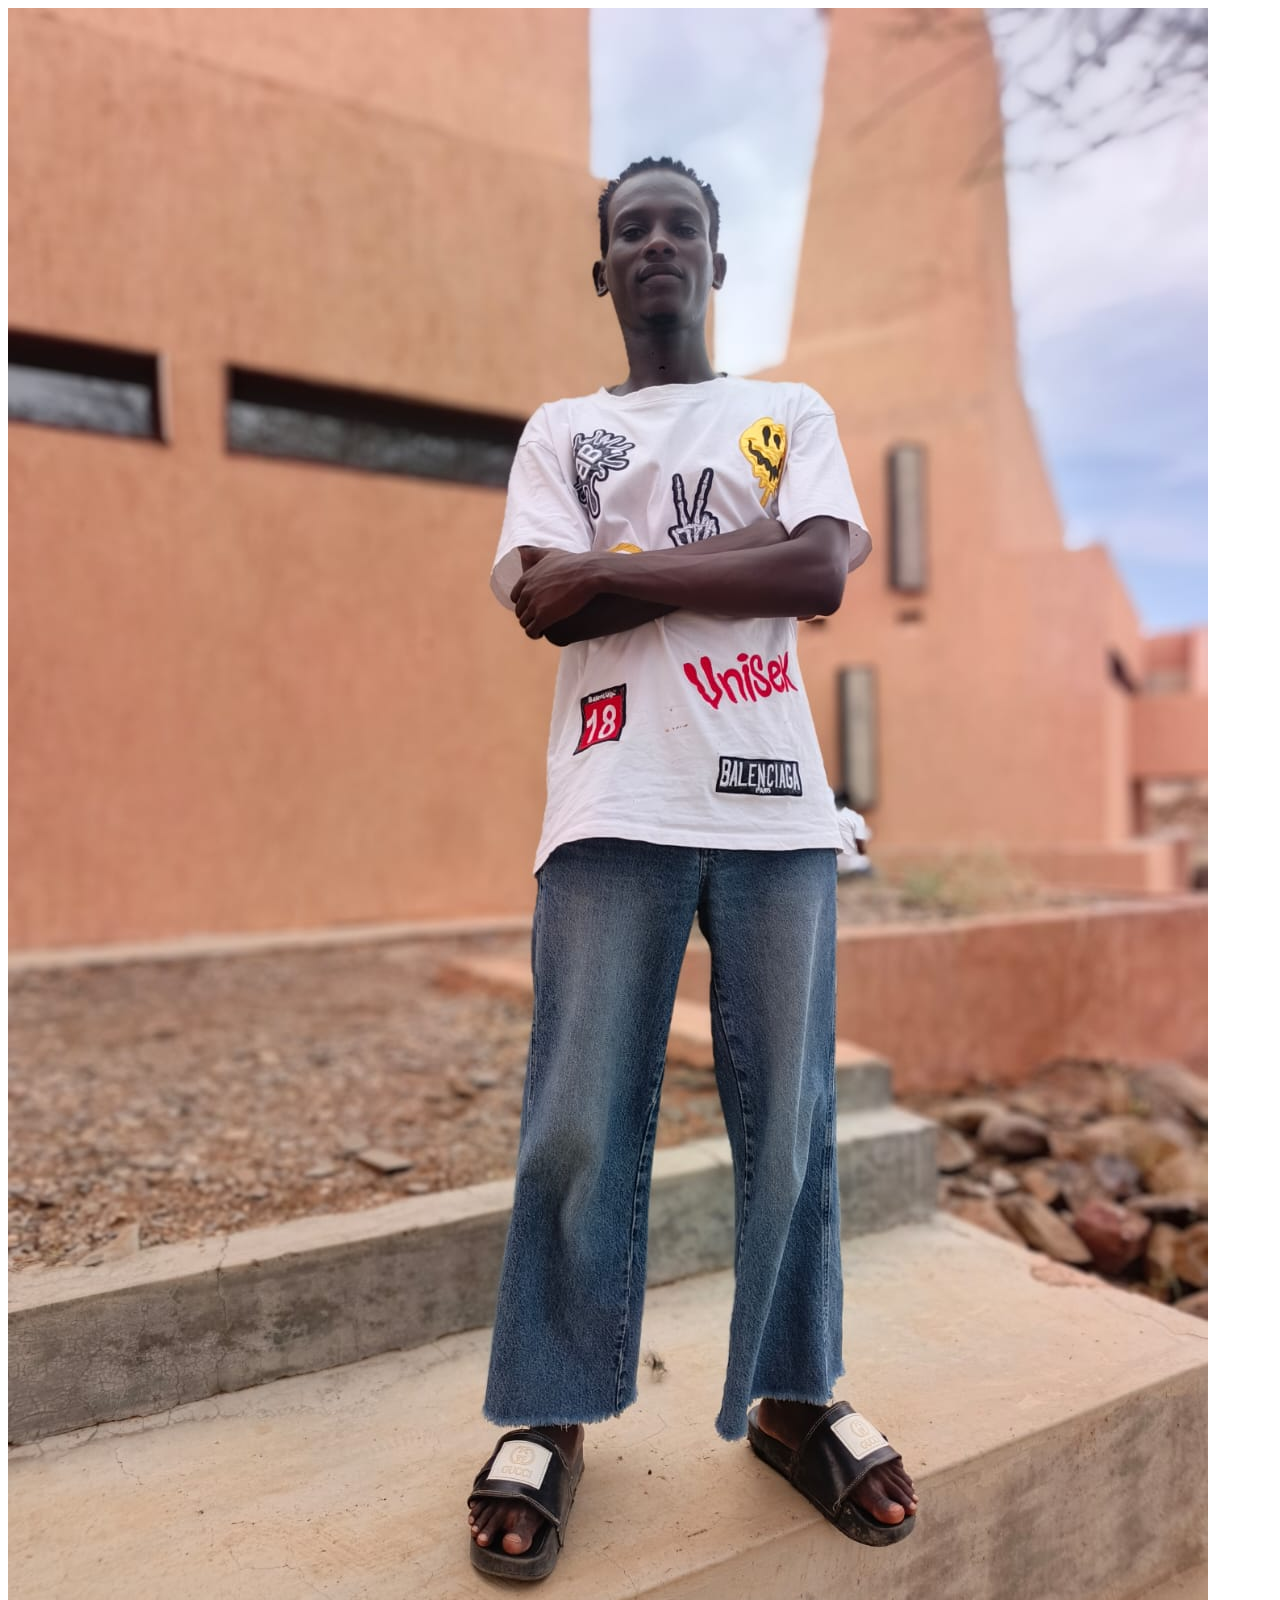
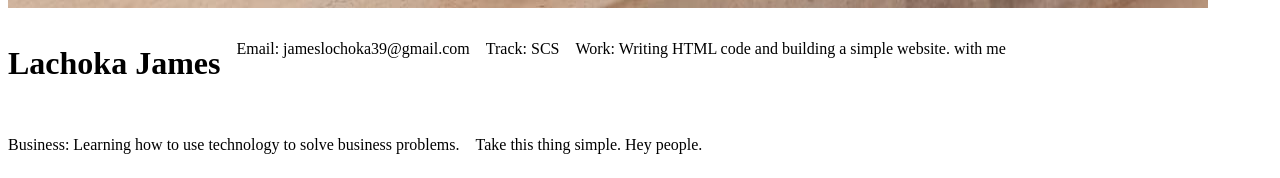
==== index.html @ 878b3f2a "modify my html file" ====
<!DOCTYPE html>
<html lang="en">
<head>
 <meta name="viewport" content="width=device-width, initial-scale=1">
  <title>Bios Page</title>
<link rel="stylesheet" href="./style.css/style.css">
</head>
<body>
  <img src="./images/bio-img.jpeg" alt="">
  <h1>Lachoka James </h1>
  <p>Email: jameslochoka39@gmail.com </p>
  <p>Track: SCS</p>
  <p> Work: Writing HTML code and building a simple website. with me</p>
  <p>Business: Learning how to use technology to solve business problems.</p>
  <p>Take this thing simple. Hey people.</p>
</body>
</html>
---- style.css/style.css ----
:root {
    --primary: red;
    --text-color: white;
}

body {
display: flex;  flex-wrap: wrap;  gap: 1rem;
}

img {
    max-width: 100%;
    height: auto;
}

@media (min-width: 600px) {
    /* CSS rules go here */
    body {
        background: var(--text-color);
    }
}
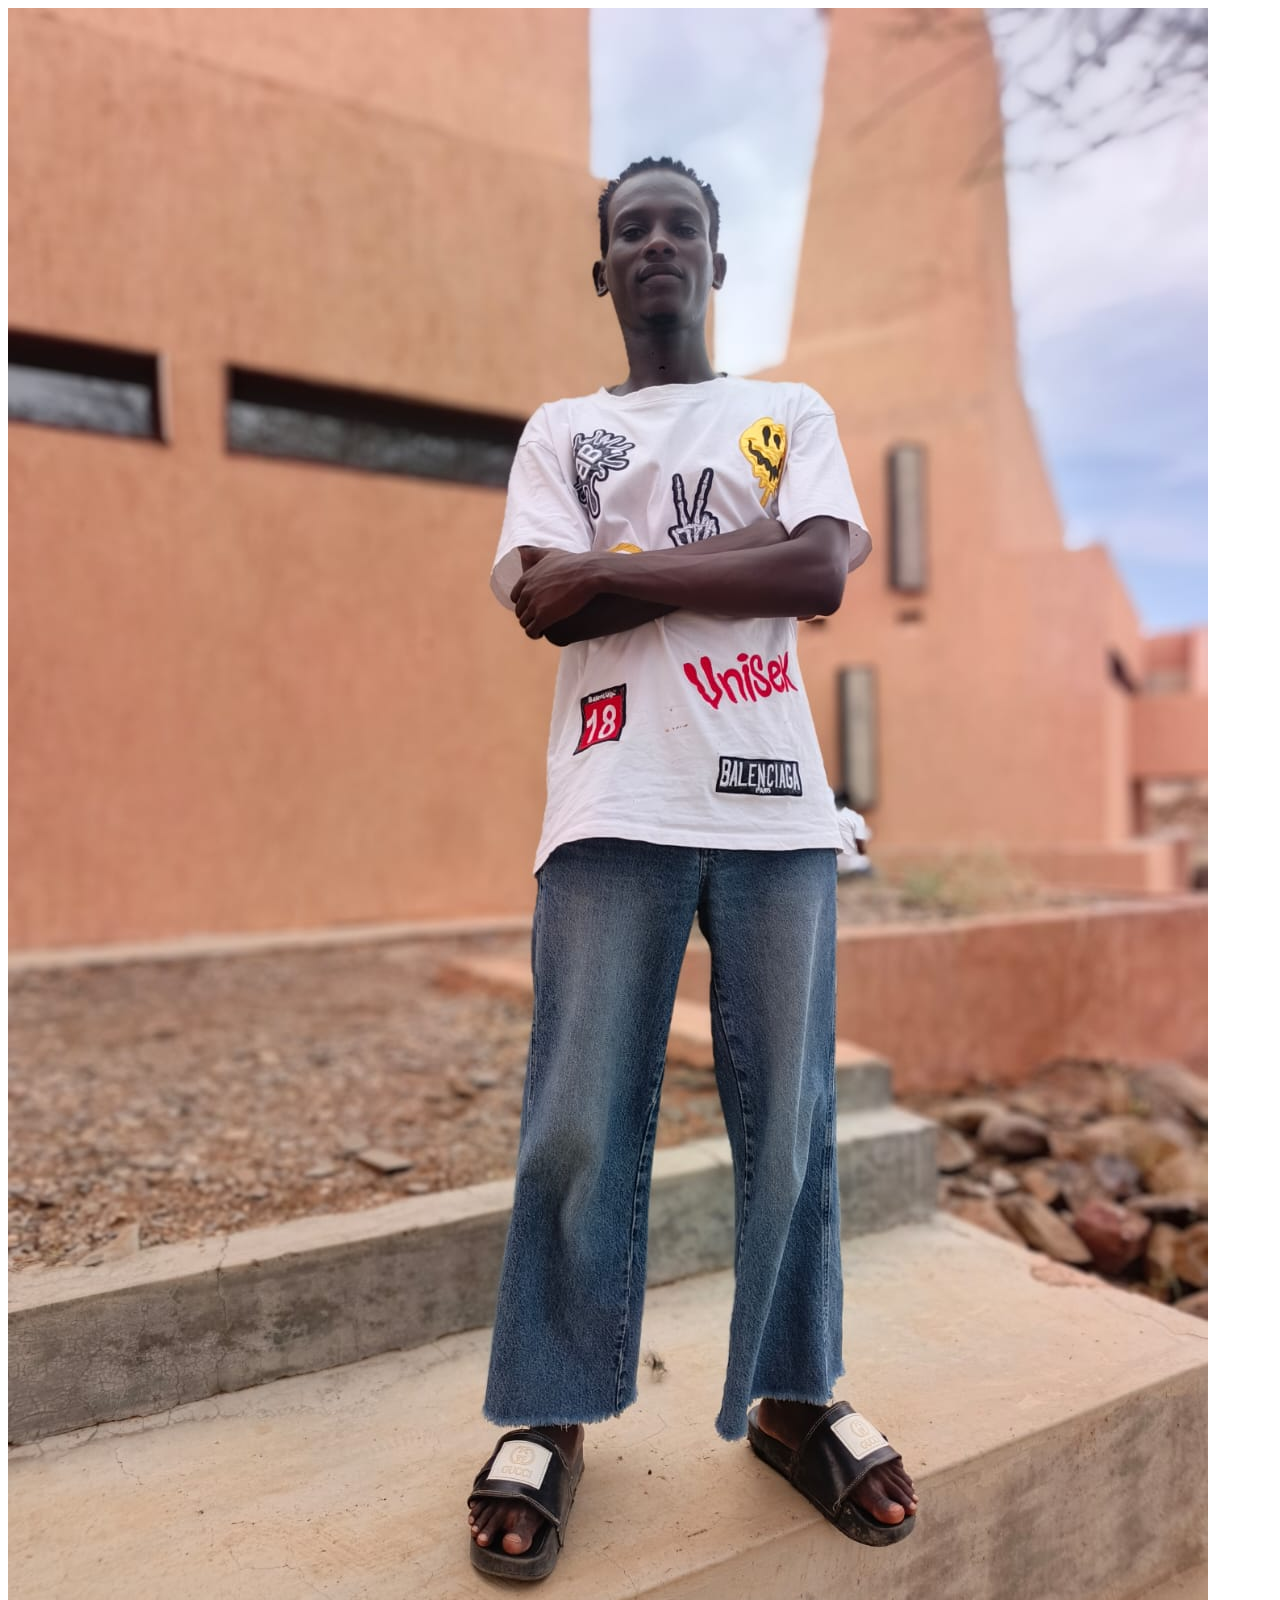
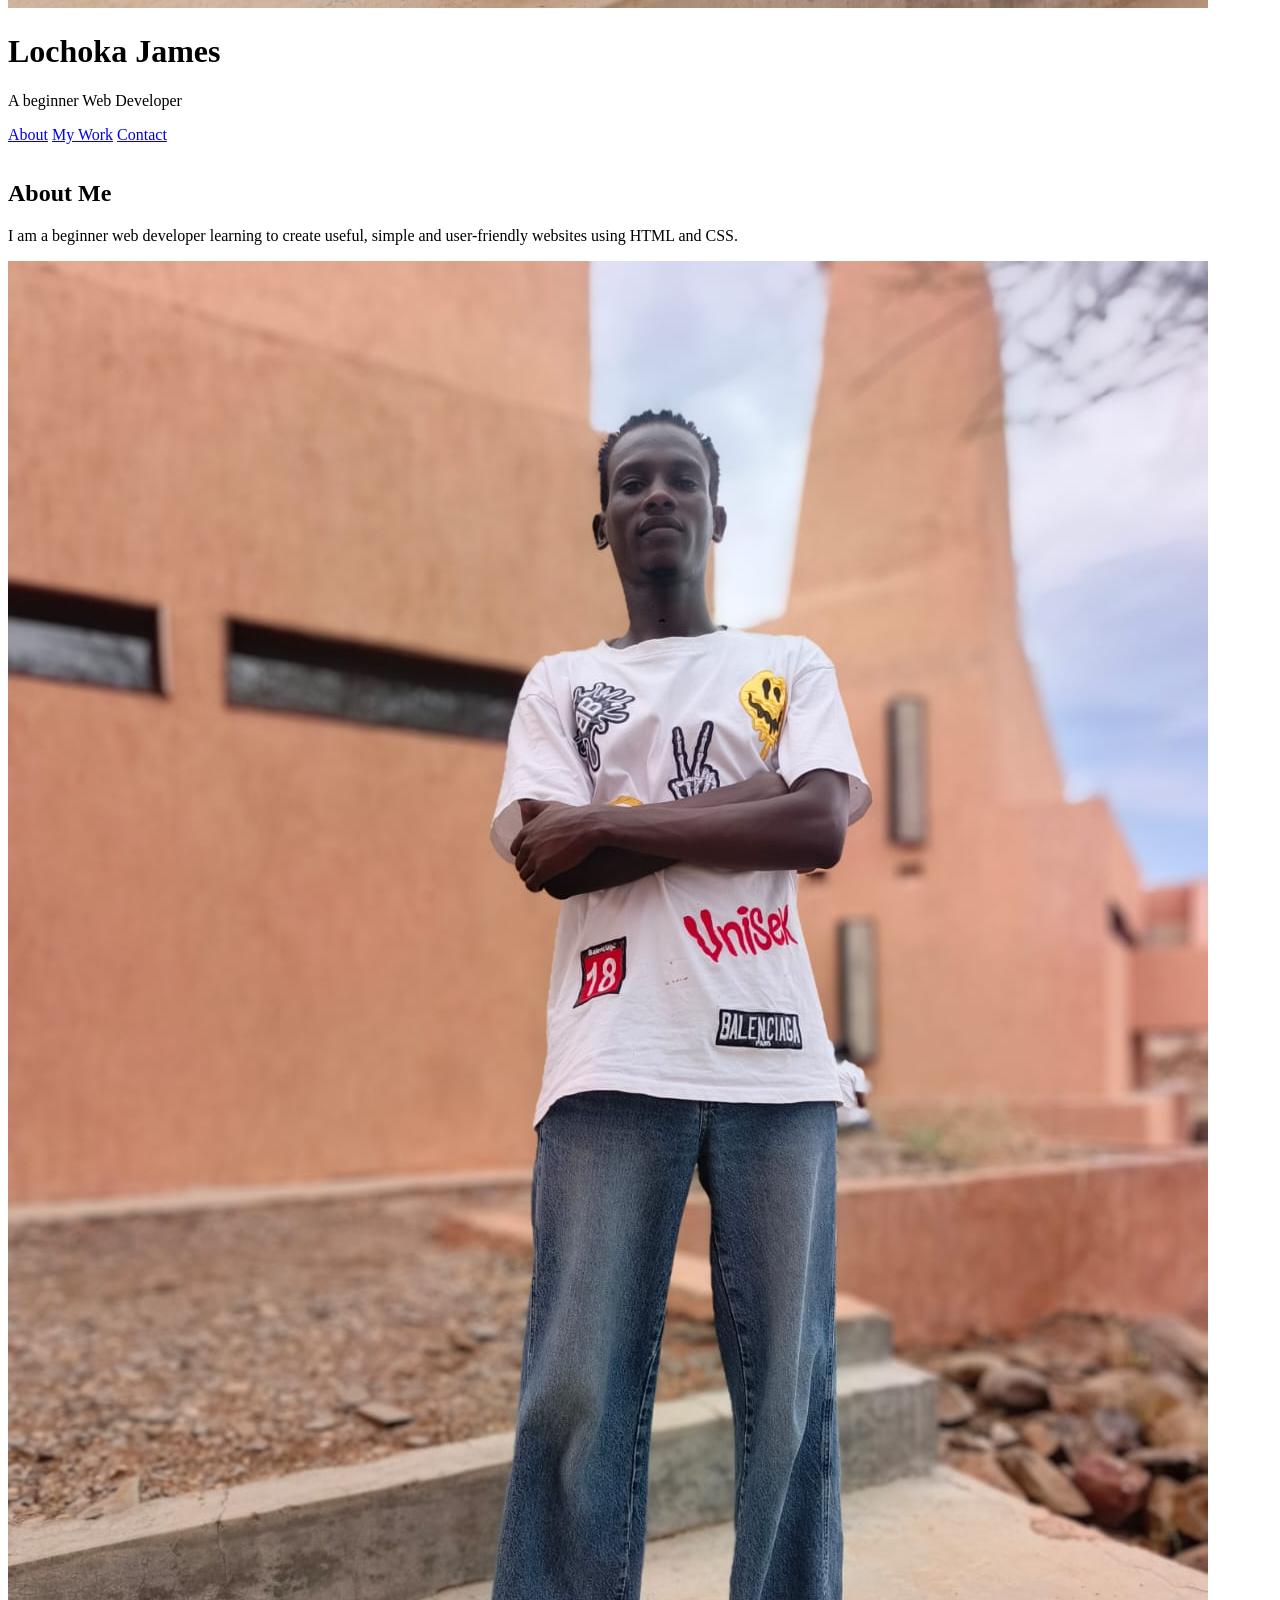
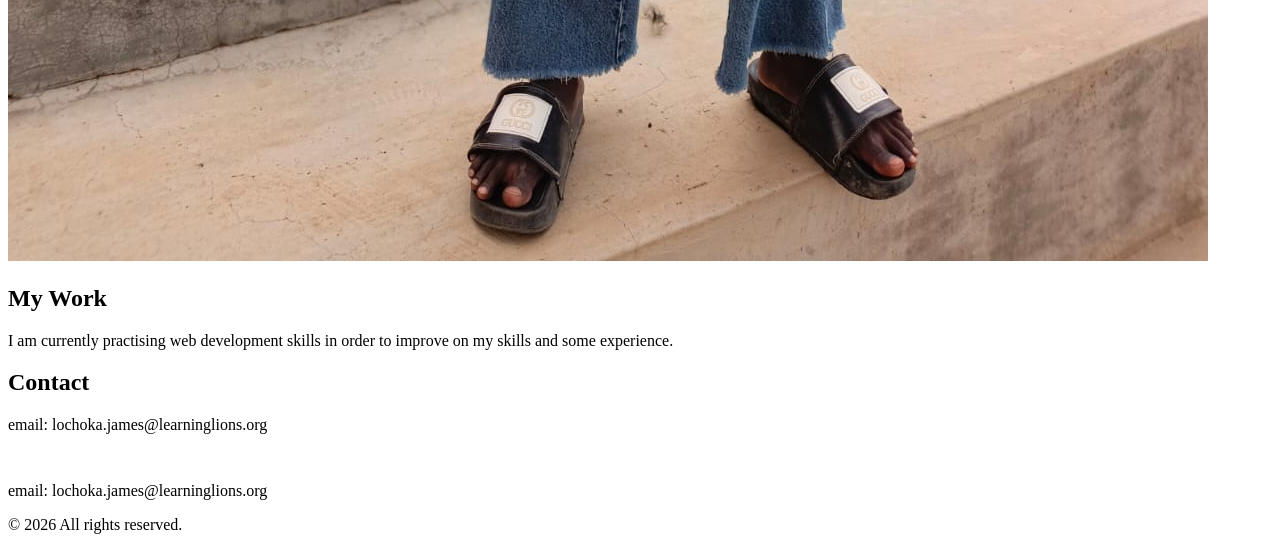
==== commit 62363247: "Add semantic skeleton to profile page" ====
--- a/index.html
+++ b/index.html
@@ -1,18 +1,55 @@
+<!doctype html>
+<html lang="en">
+  <head>
+    <meta charset="UTF-8" />
+    <meta
+      name="description"
+      content="A personal profile website introducing my background, web development skills, and learning journey."
+    />
+    <meta name="viewport" content="width=device-width, initial-scale=1" />
+    <title>Lochoka James my profile</title>
+    <link rel="stylesheet" href="./style.css/style.css" />
+  </head>
 
-<!DOCTYPE html>
-<html lang="en">
-<head>
- <meta name="viewport" content="width=device-width, initial-scale=1">
-  <title>Bios Page</title>
-<link rel="stylesheet" href="./style.css/style.css">
-</head>
-<body>
-  <img src="./images/bio-img.jpeg" alt="">
-  <h1>Lachoka James </h1>
-  <p>Email: jameslochoka39@gmail.com </p>
-  <p>Track: SCS</p>
-  <p> Work: Writing HTML code and building a simple website. with me</p>
-  <p>Business: Learning how to use technology to solve business problems.</p>
-  <p>Take this thing simple. Hey people.</p>
-</body>
+  <body>
+    <header>
+      <img src="./images/bio-img.jpeg" alt="" />
+      <h1>Lochoka James</h1>
+      <p>A beginner Web Developer</p>
+
+      <nav>
+        <a href="#about">About</a>
+        <a href="#work">My Work</a>
+        <a href="#contact">Contact</a>
+      </nav>
+    </header>
+
+    <main>
+      <section id="about">
+        <h2>About Me</h2>
+        <p>
+          I am a beginner web developer learning to create useful, simple and
+          user-friendly websites using HTML and CSS.
+        </p>
+        <img src="images/bio-img.jpeg" alt="My profile picture" />
+      </section>
+
+      <section id="work">
+        <h2>My Work</h2>
+        <p>
+          I am currently practising web development skills in order to improve
+          on my skills and some experience.
+        </p>
+      </section>
+      <section id="contact">
+        <h2>Contact</h2>
+        <p>email: lochoka.james@learninglions.org</p>
+      </section>
+    </main>
+
+    <footer>
+      <p>email: lochoka.james@learninglions.org</p>
+      <p>© 2026 All rights reserved.</p>
+    </footer>
+  </body>
 </html>
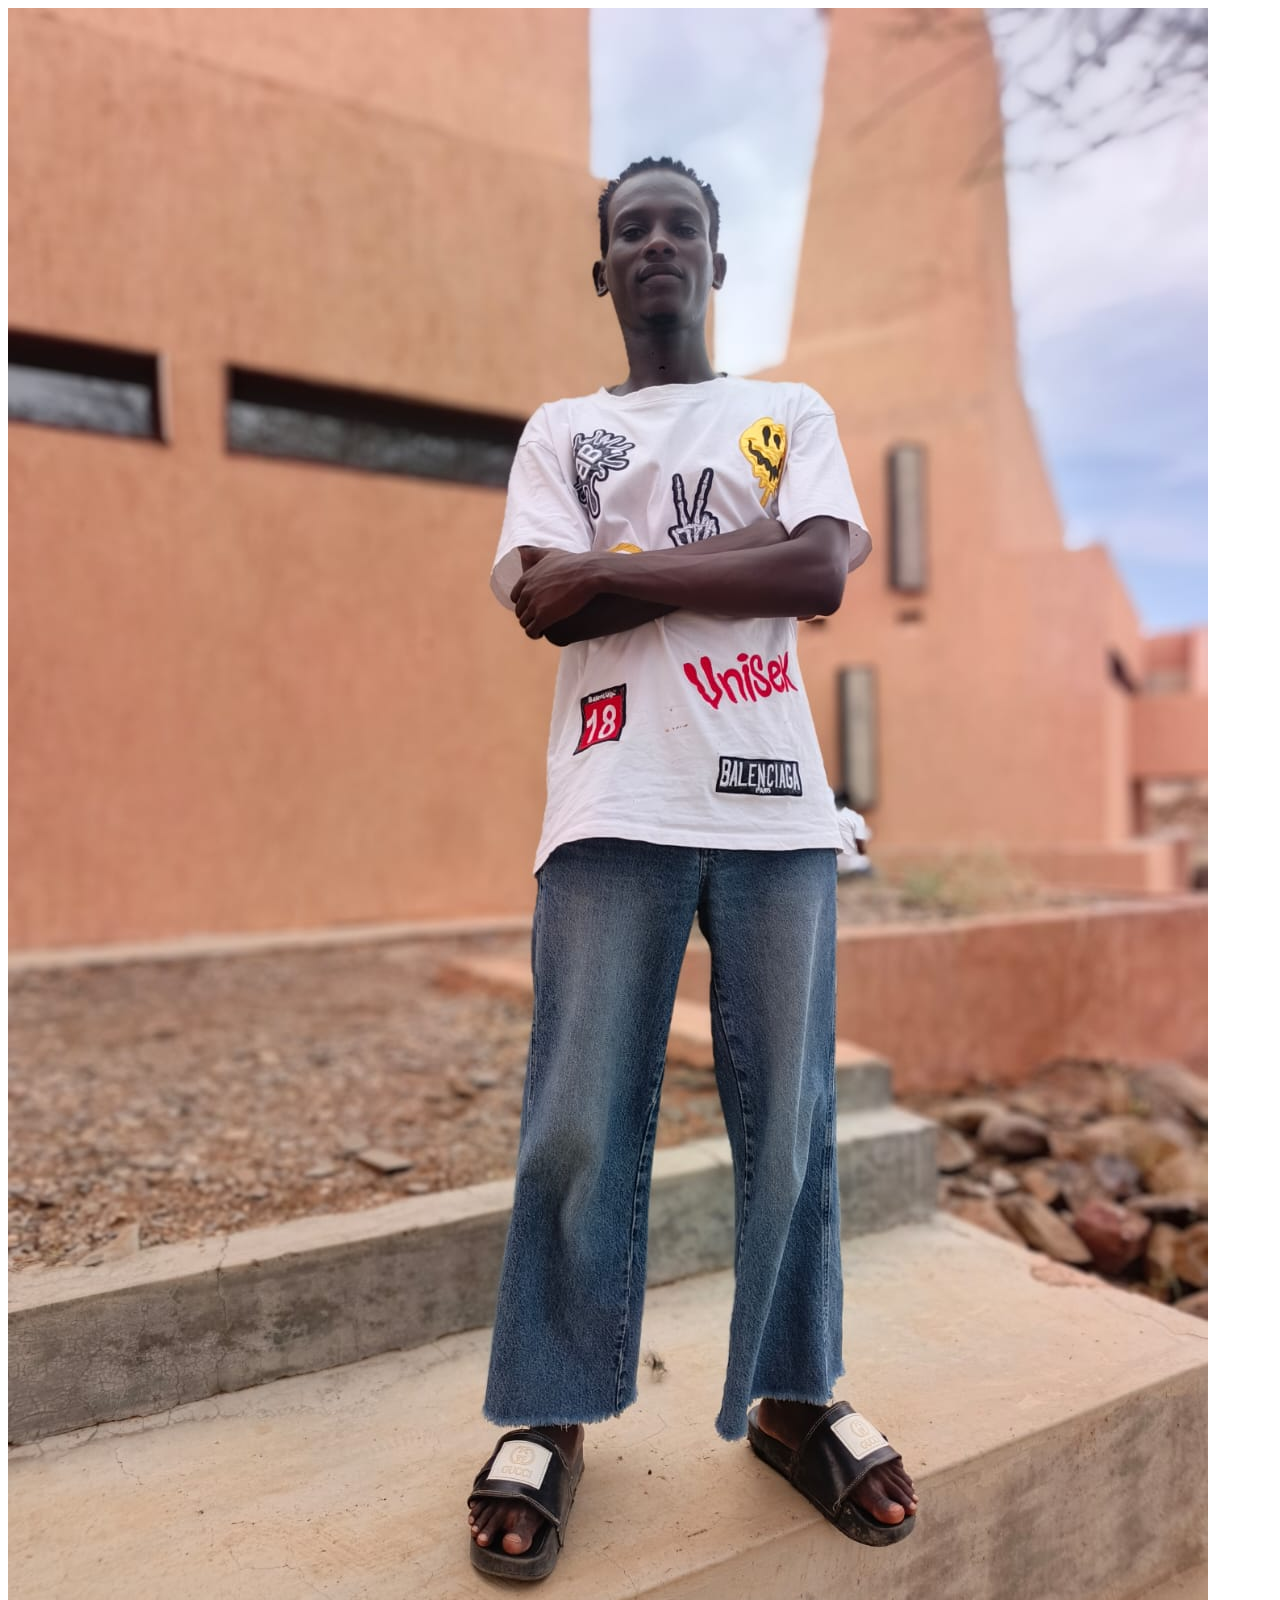
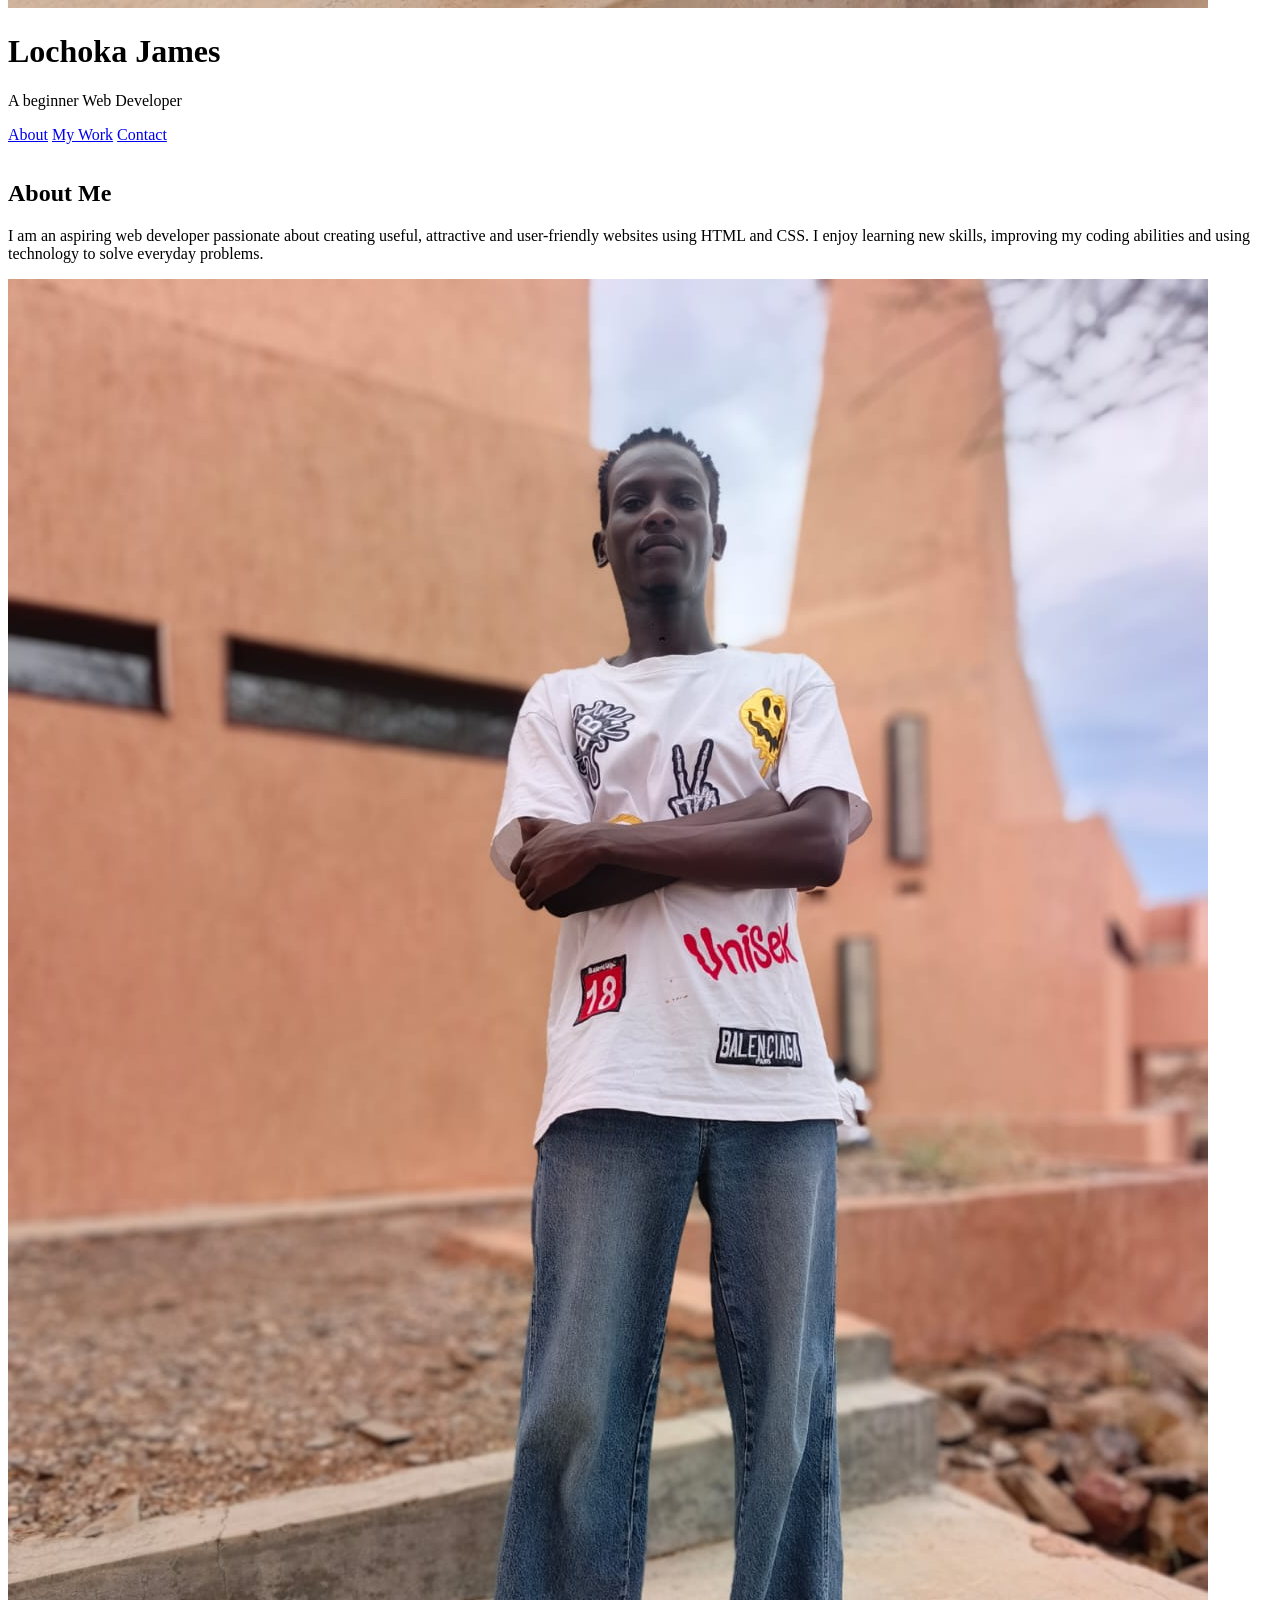
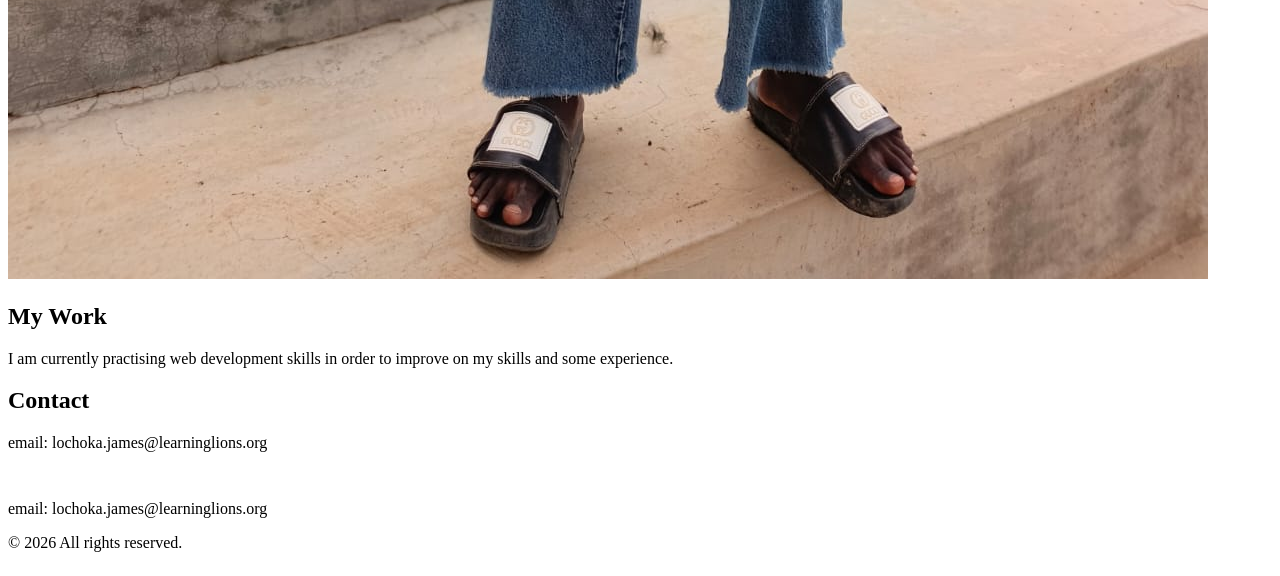
==== commit 400c0e30: "Improve About Me section" ====
--- a/index.html
+++ b/index.html
@@ -28,9 +28,10 @@
       <section id="about">
         <h2>About Me</h2>
         <p>
-          I am a beginner web developer learning to create useful, simple and
-          user-friendly websites using HTML and CSS.
-        </p>
+ I am an aspiring web developer passionate about creating
+            useful, attractive and user-friendly websites using HTML
+            and CSS. I enjoy learning new skills, improving my coding
+            abilities and using technology to solve everyday problems.        </p>
         <img src="images/bio-img.jpeg" alt="My profile picture" />
       </section>
 
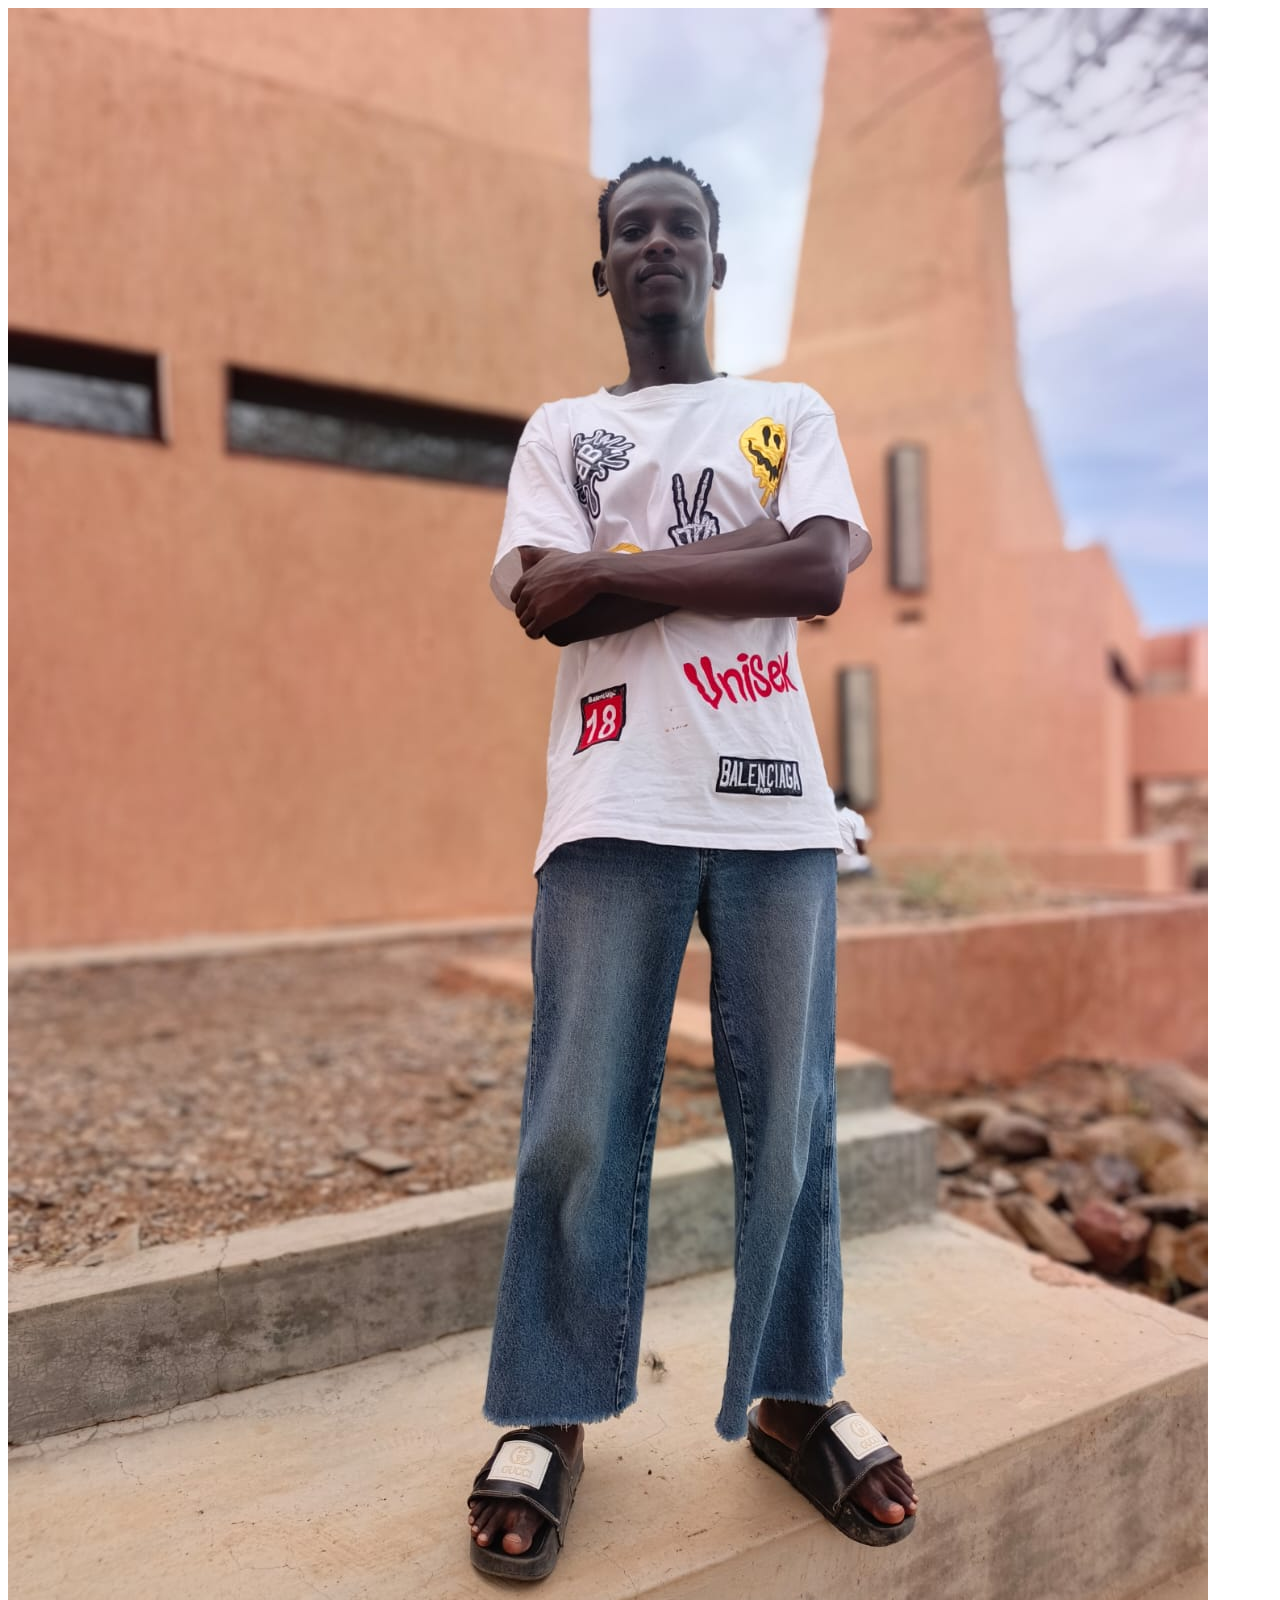
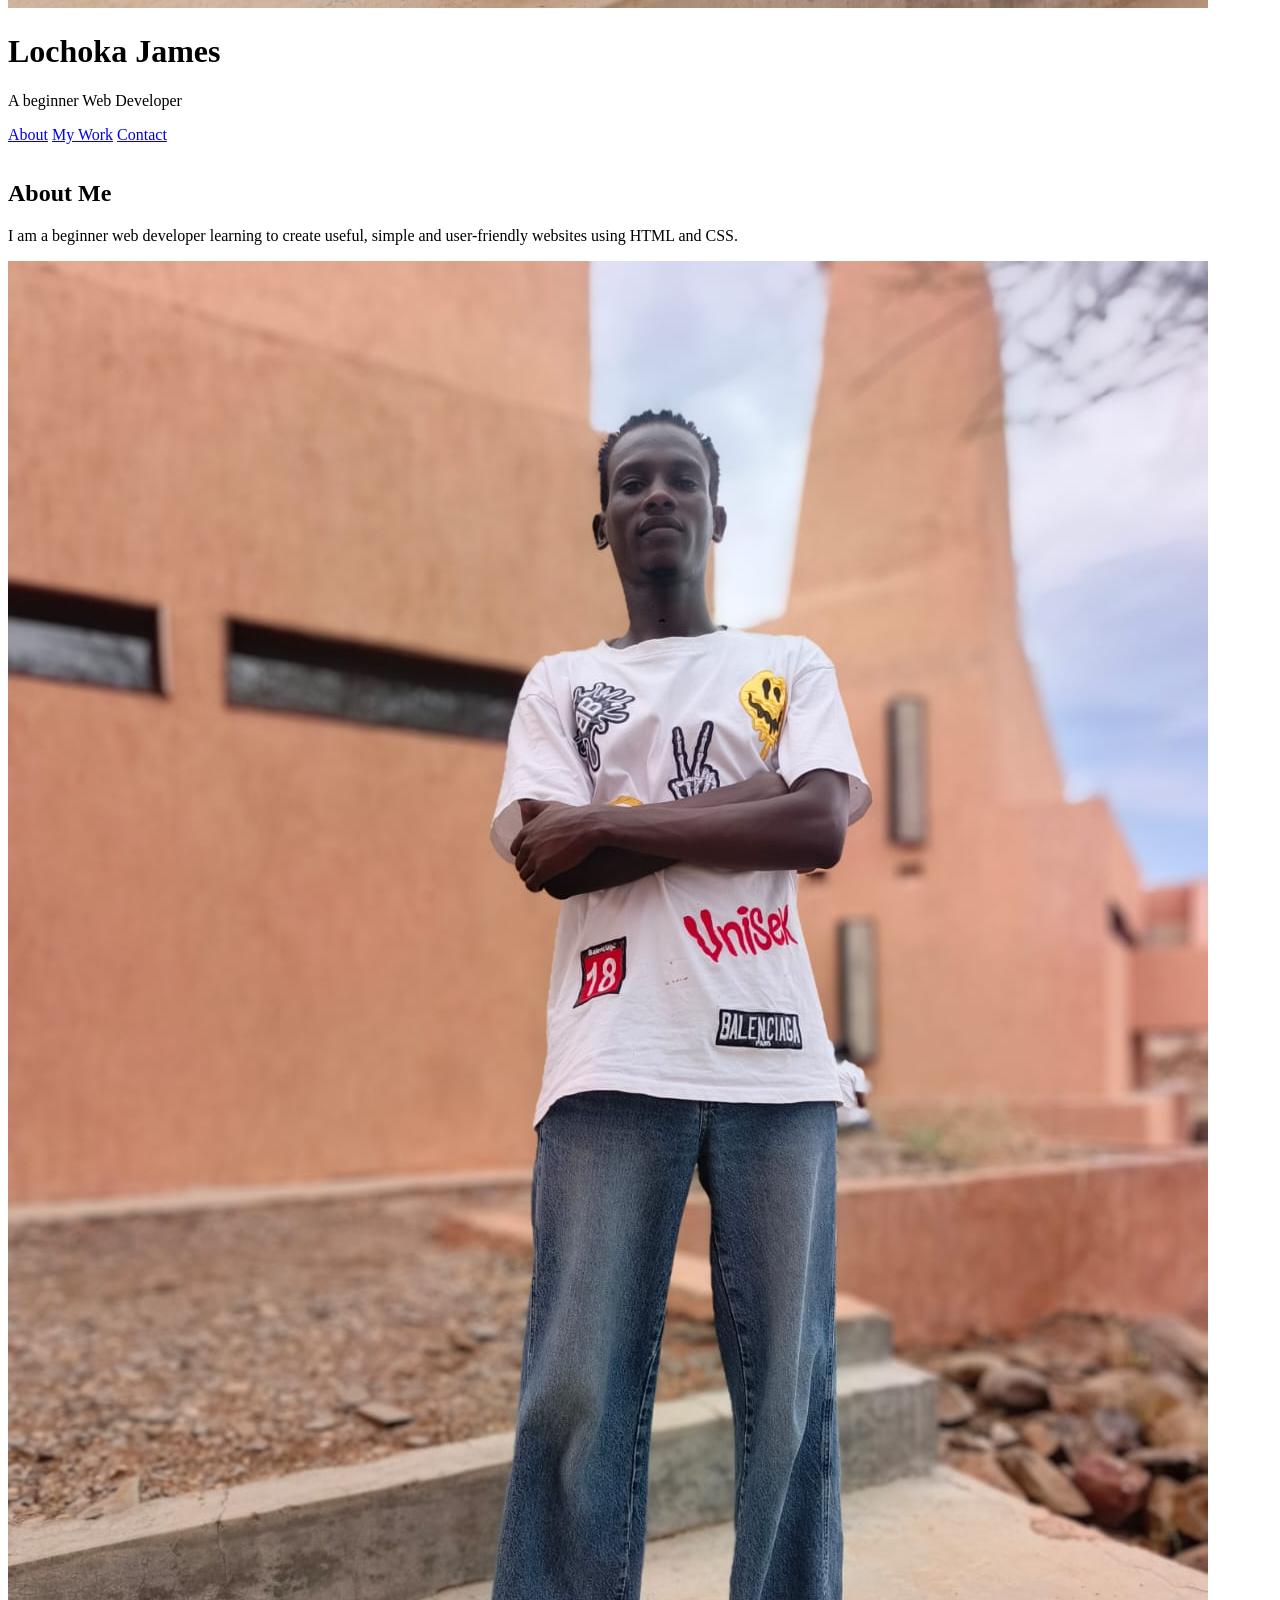
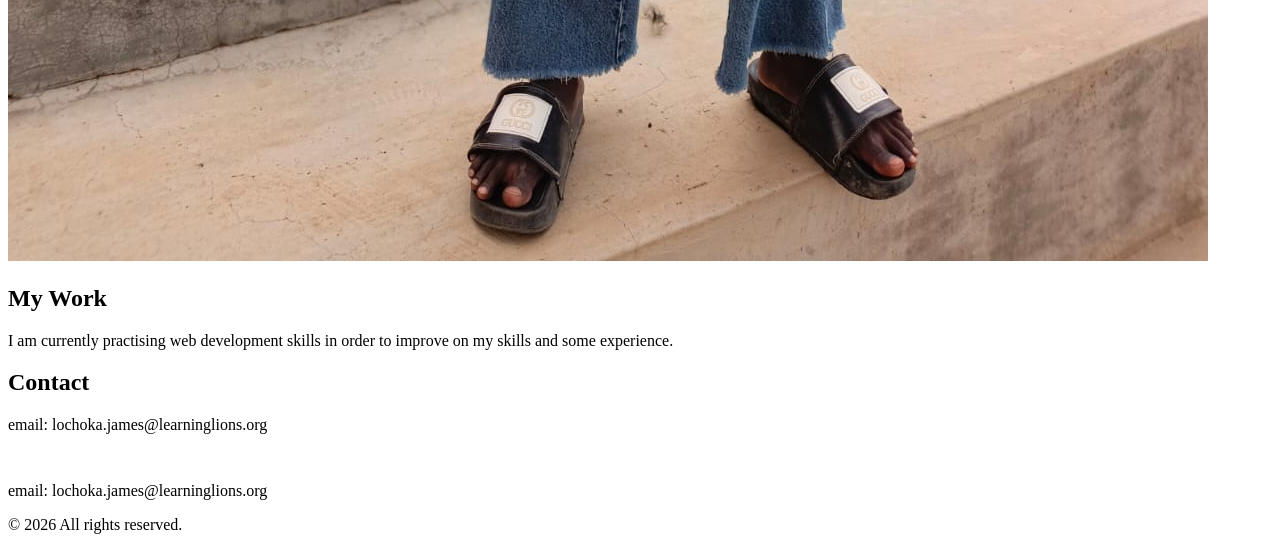
==== commit 5096ce97: "Improve my work section" ====
--- a/index.html
+++ b/index.html
@@ -28,10 +28,9 @@
       <section id="about">
         <h2>About Me</h2>
         <p>
- I am an aspiring web developer passionate about creating
-            useful, attractive and user-friendly websites using HTML
-            and CSS. I enjoy learning new skills, improving my coding
-            abilities and using technology to solve everyday problems.        </p>
+          I am a beginner web developer learning to create useful, simple and
+          user-friendly websites using HTML and CSS.
+        </p>
         <img src="images/bio-img.jpeg" alt="My profile picture" />
       </section>
 
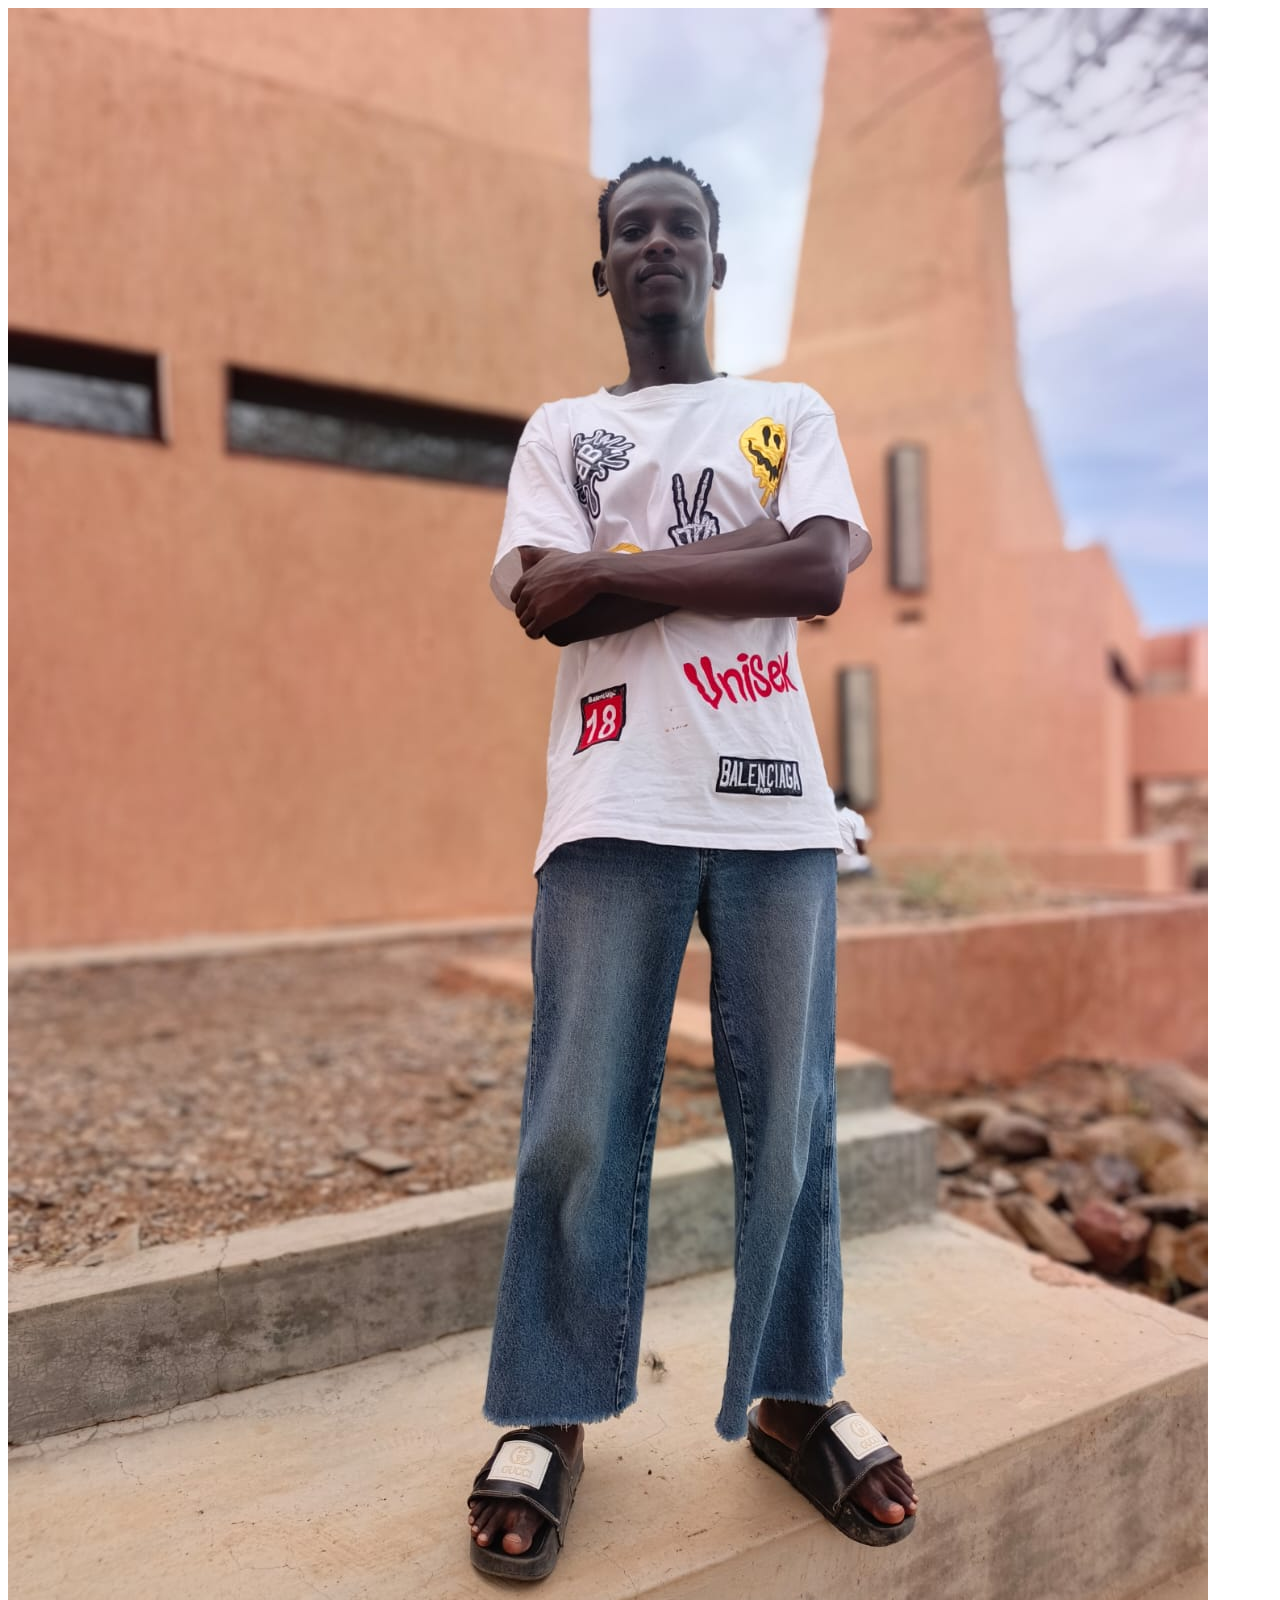
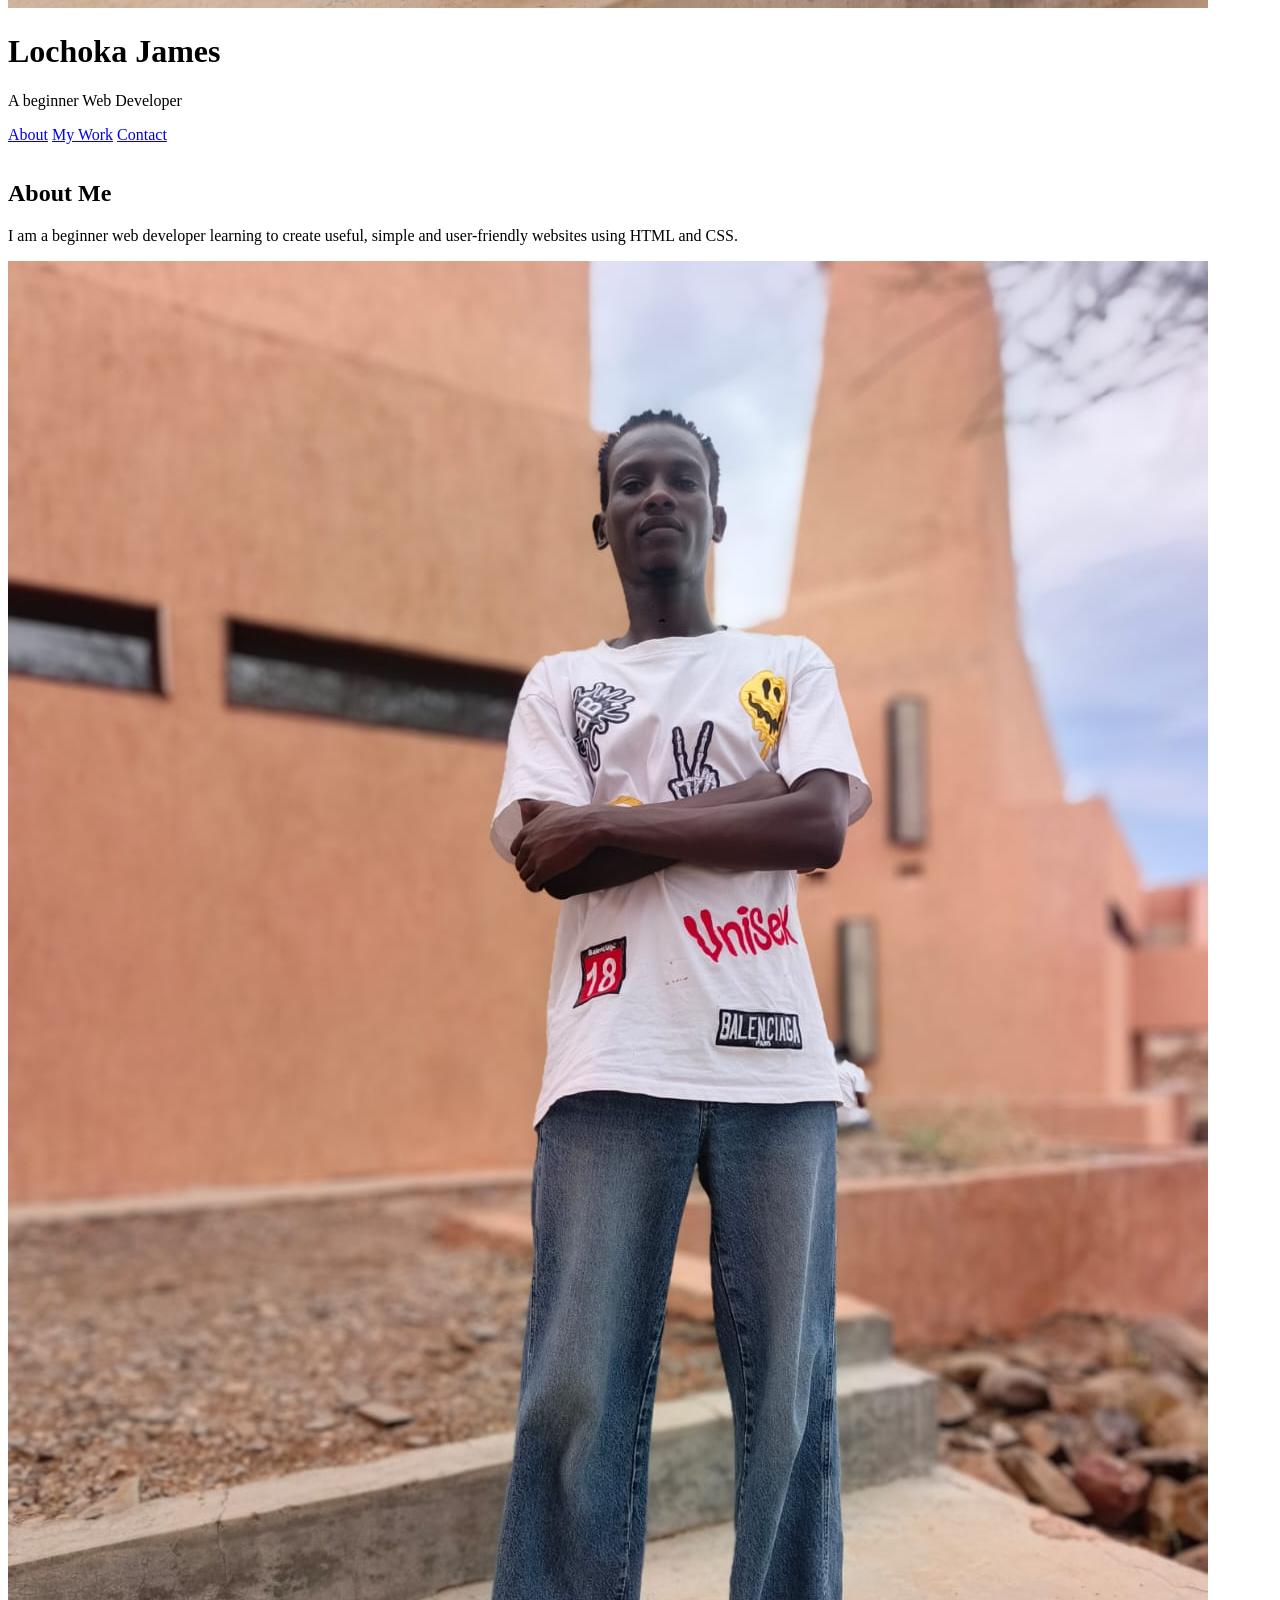
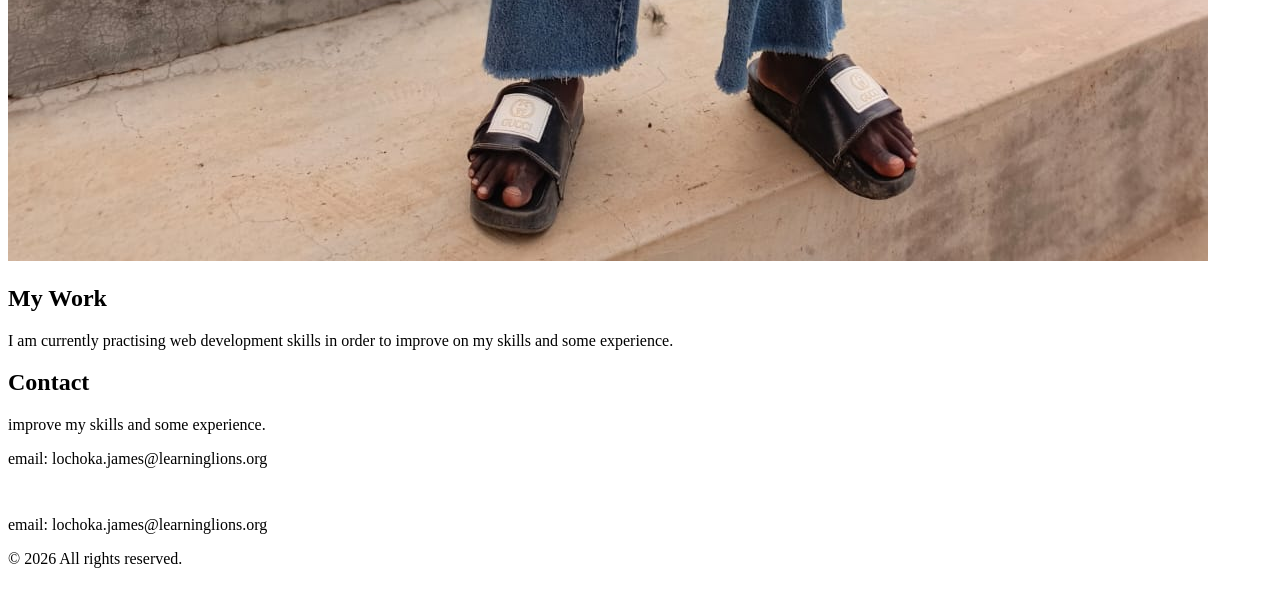
==== commit b580c1f5: "improve my contact" ====
--- a/index.html
+++ b/index.html
@@ -43,7 +43,10 @@
       </section>
       <section id="contact">
         <h2>Contact</h2>
+        <p>improve my skills and some experience.
+        </p>
         <p>email: lochoka.james@learninglions.org</p>
+
       </section>
     </main>
 
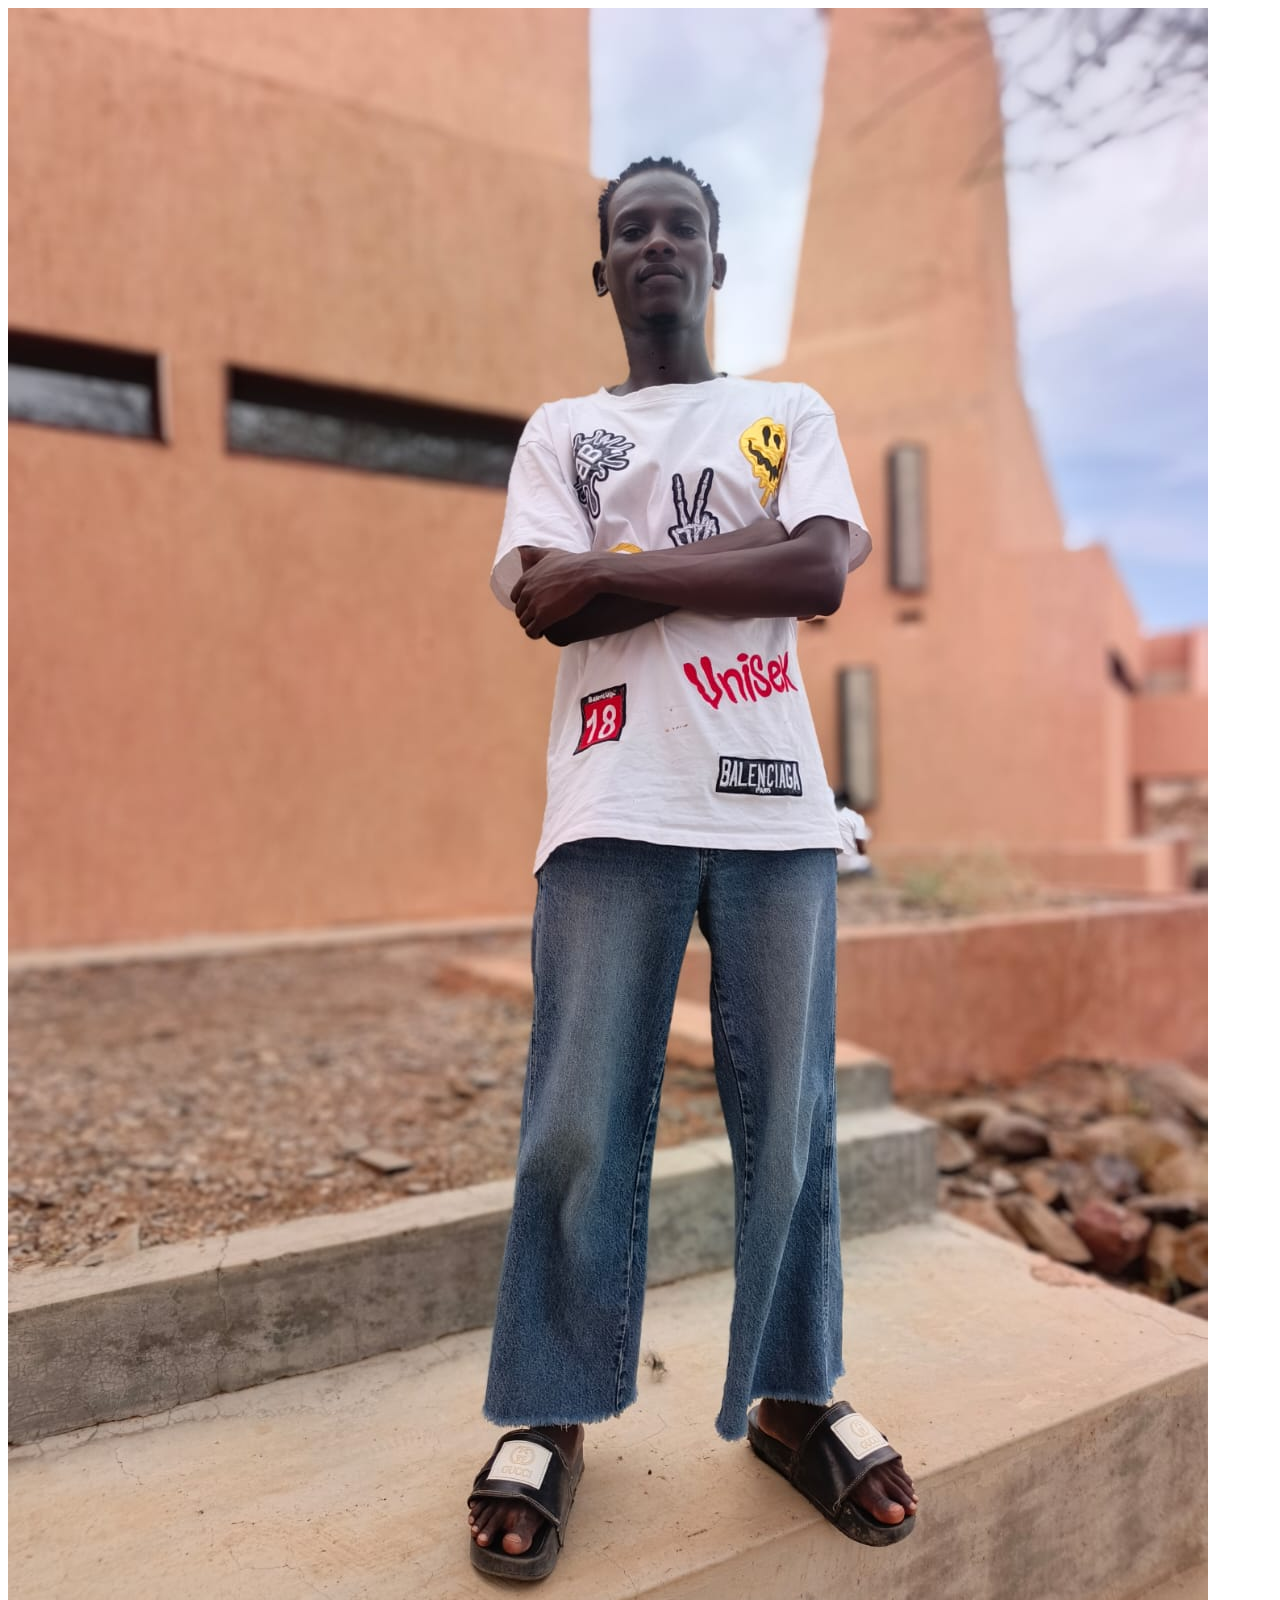
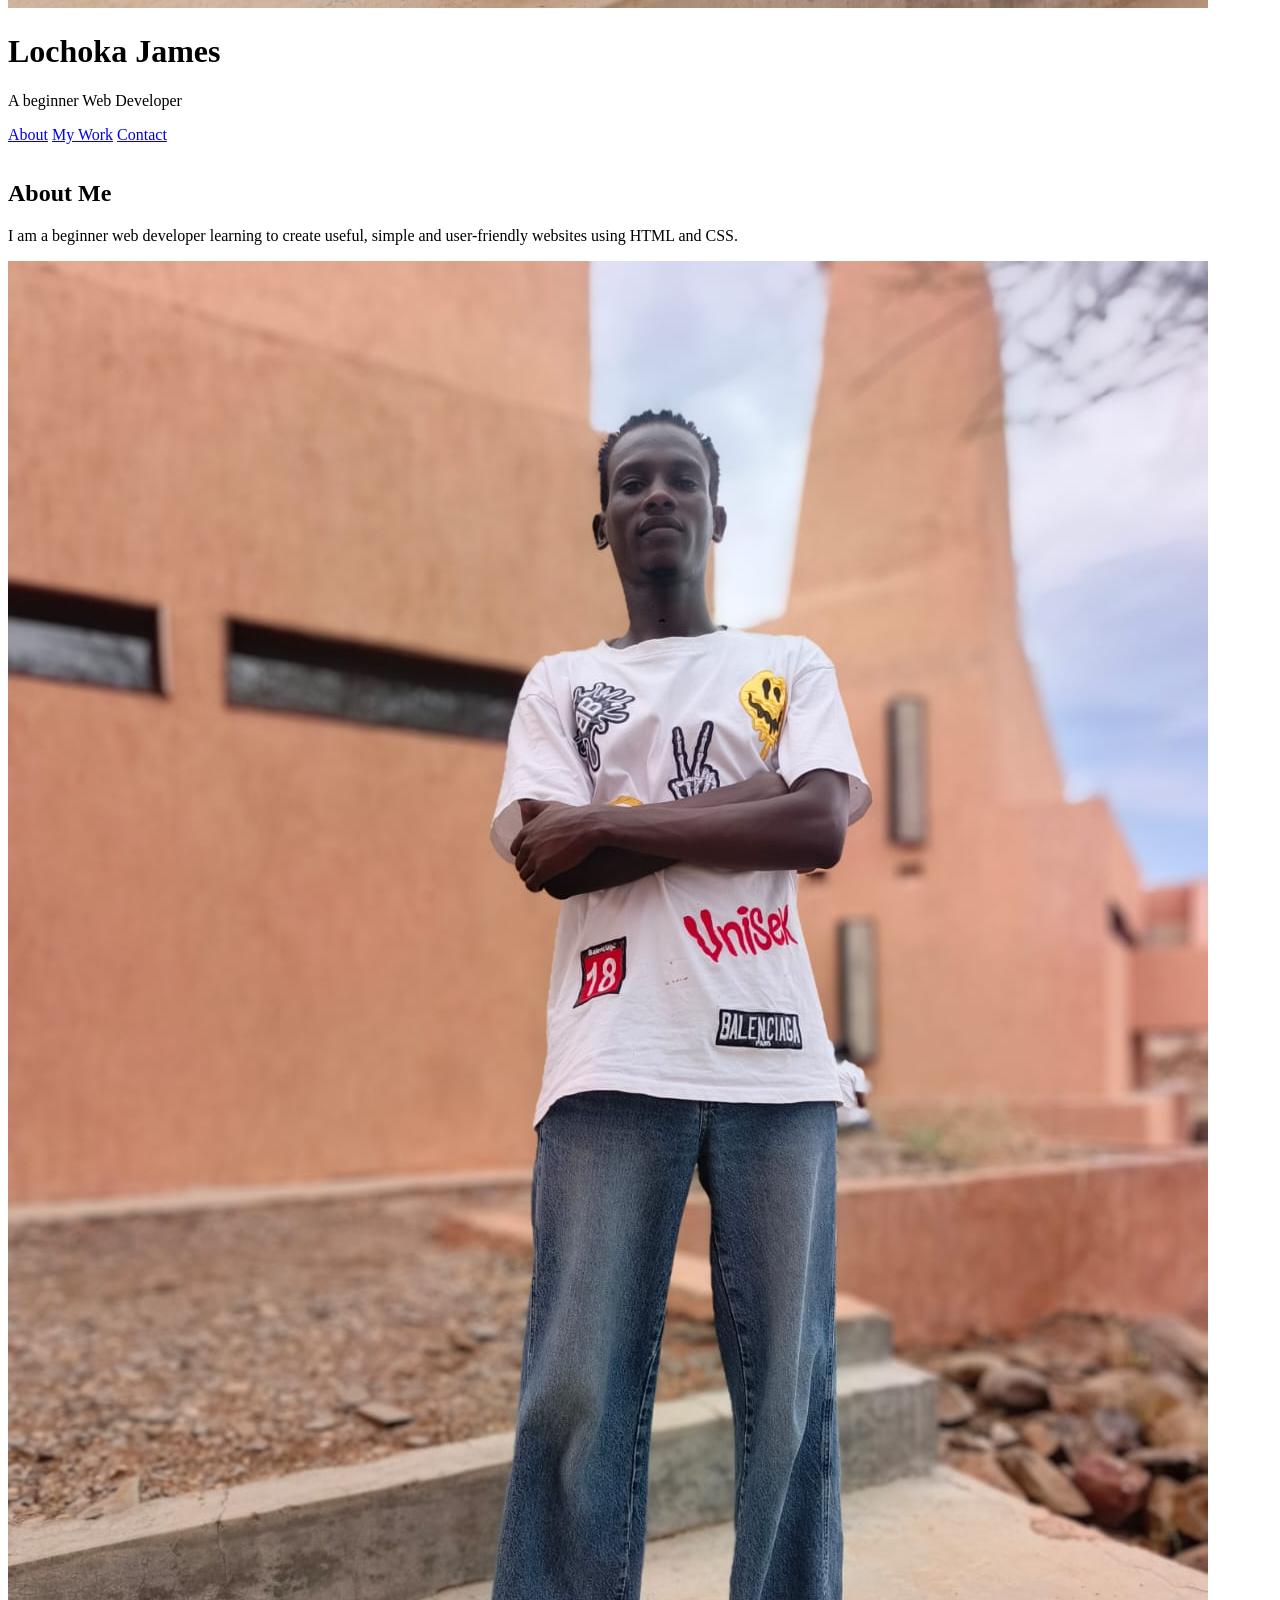
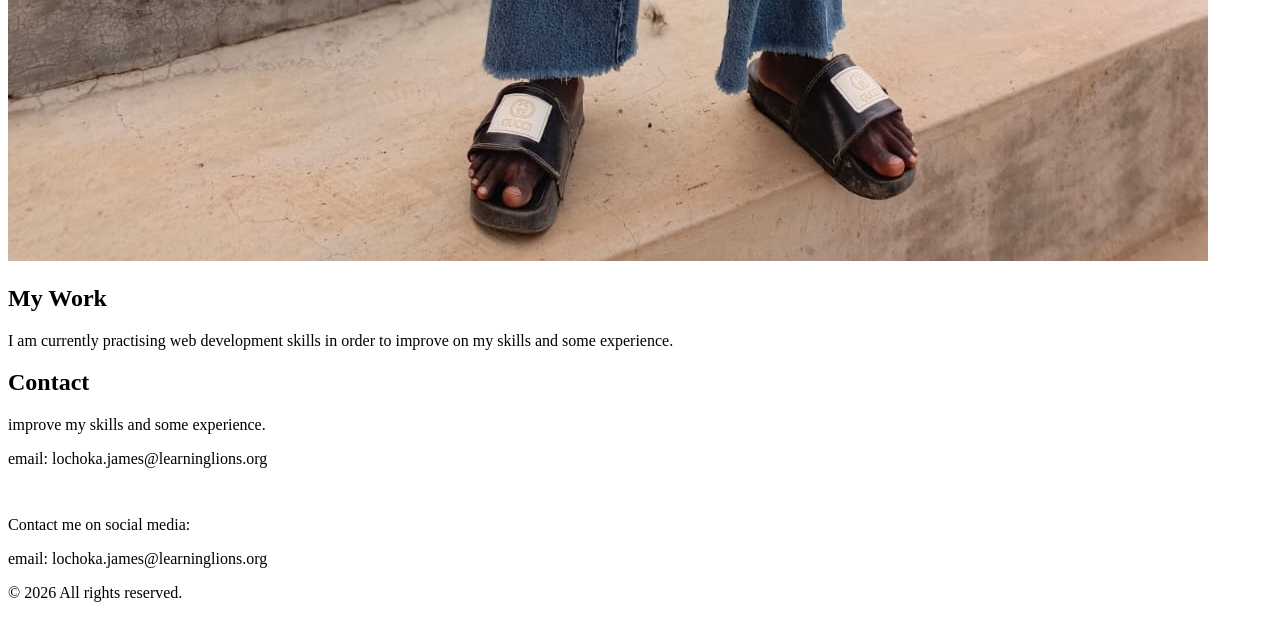
==== commit 278a9948: "improve my footer" ====
--- a/index.html
+++ b/index.html
@@ -51,6 +51,7 @@
     </main>
 
     <footer>
+      <p>Contact me on social media:</p>
       <p>email: lochoka.james@learninglions.org</p>
       <p>© 2026 All rights reserved.</p>
     </footer>
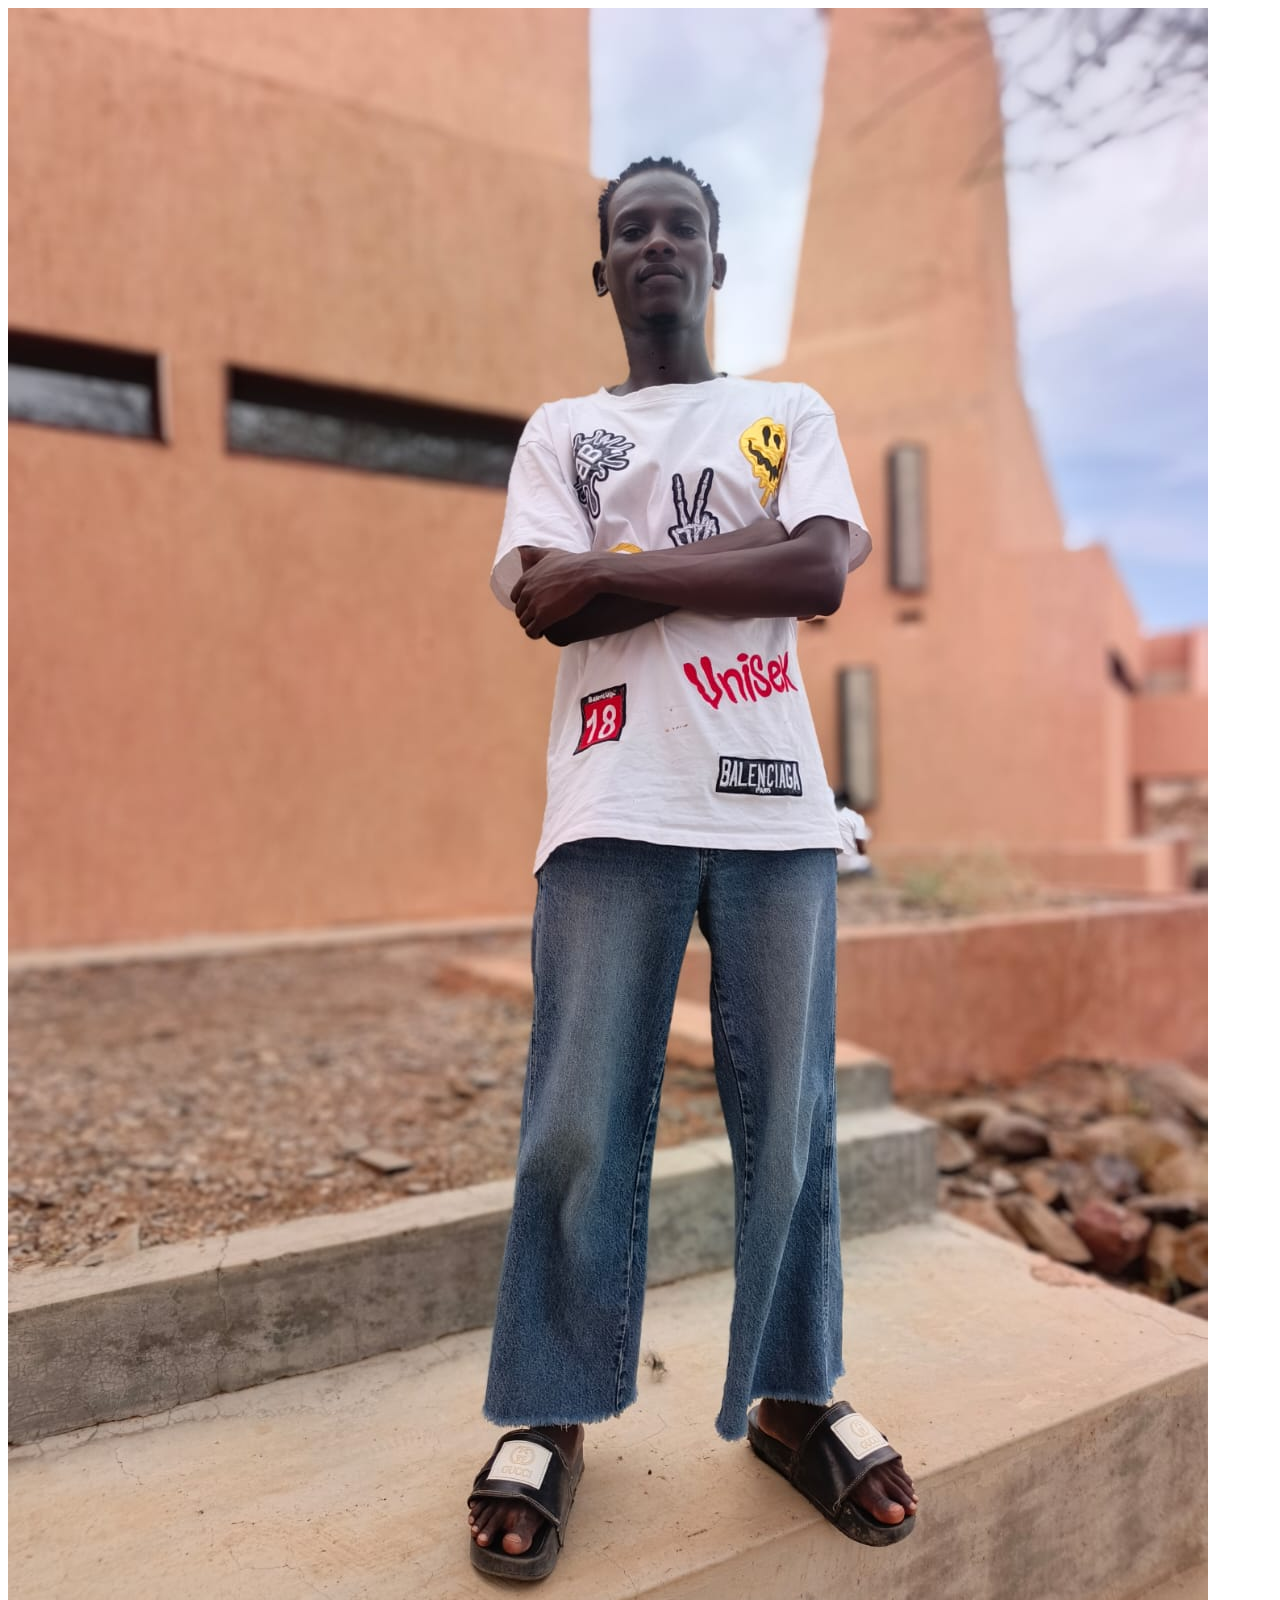
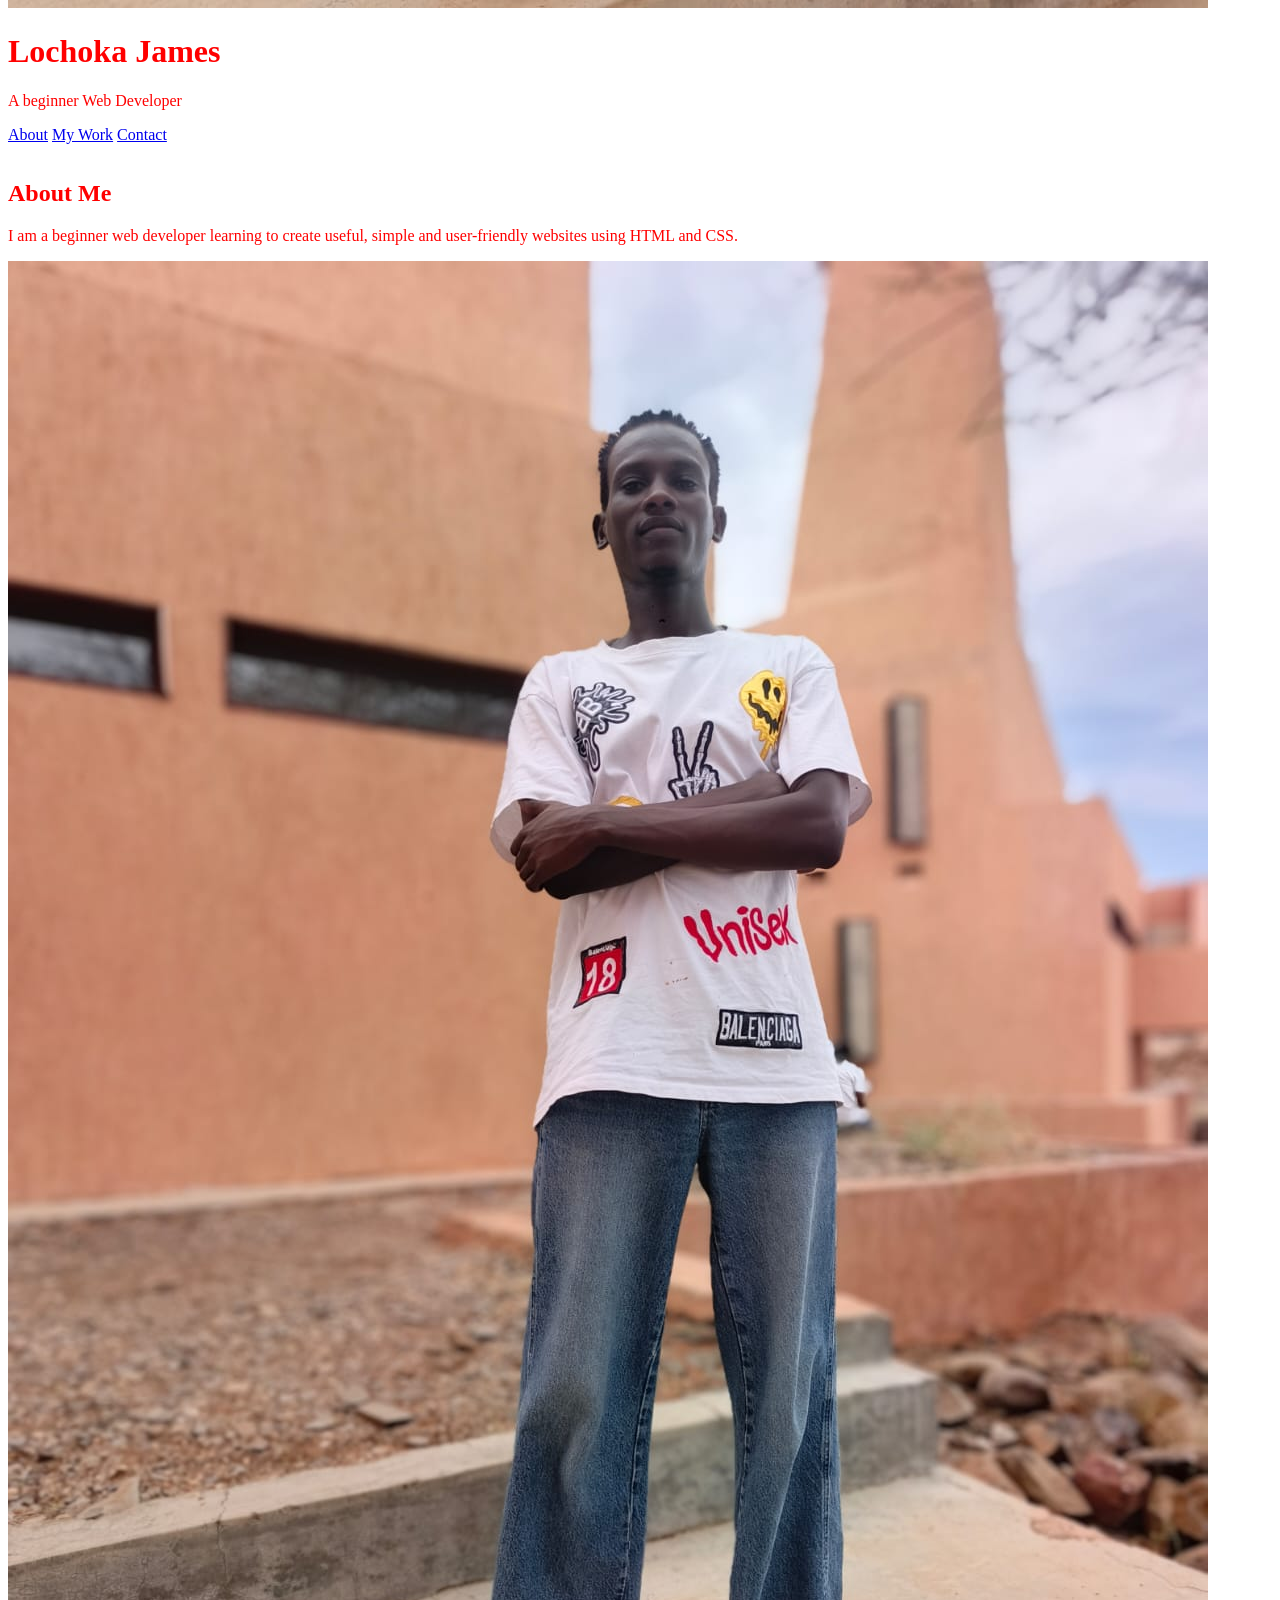
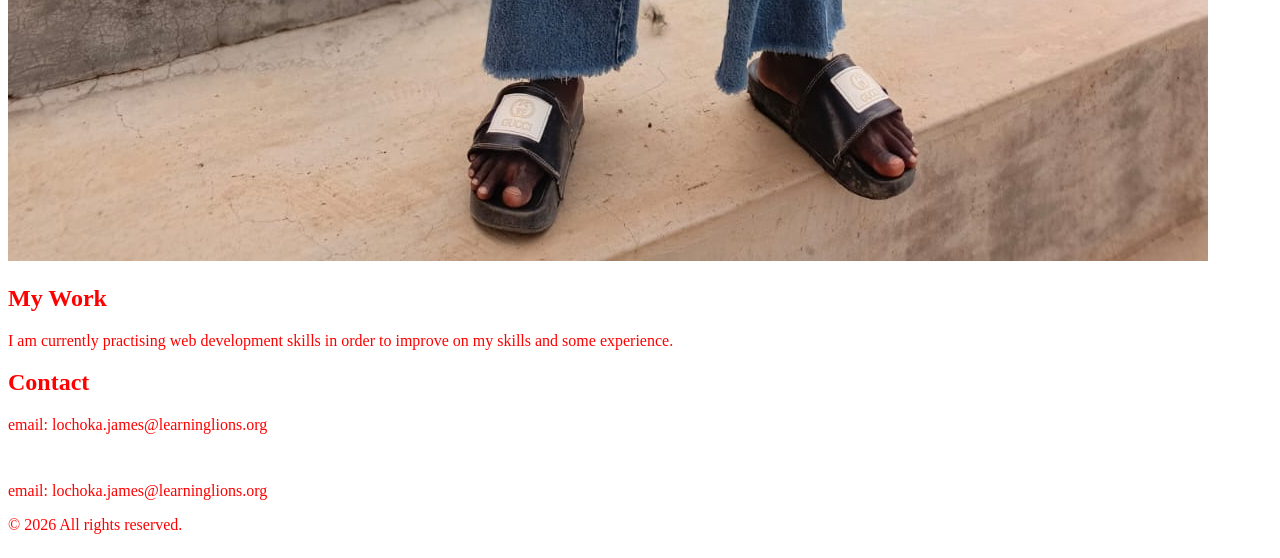
==== commit 2cbf09ea: "docs: add project screenshots for review" ====
--- a/index.html
+++ b/index.html
@@ -43,15 +43,12 @@
       </section>
       <section id="contact">
         <h2>Contact</h2>
-        <p>improve my skills and some experience.
-        </p>
         <p>email: lochoka.james@learninglions.org</p>
 
       </section>
     </main>
 
     <footer>
-      <p>Contact me on social media:</p>
       <p>email: lochoka.james@learninglions.org</p>
       <p>© 2026 All rights reserved.</p>
     </footer>
--- a/style.css/style.css
+++ b/style.css/style.css
@@ -6,6 +6,7 @@
 
 body {
 display: flex;  flex-wrap: wrap;  gap: 1rem;
+color:red;
 }
 
 img {
@@ -18,4 +19,4 @@
     body {
         background: var(--text-color);
     }
-}+}
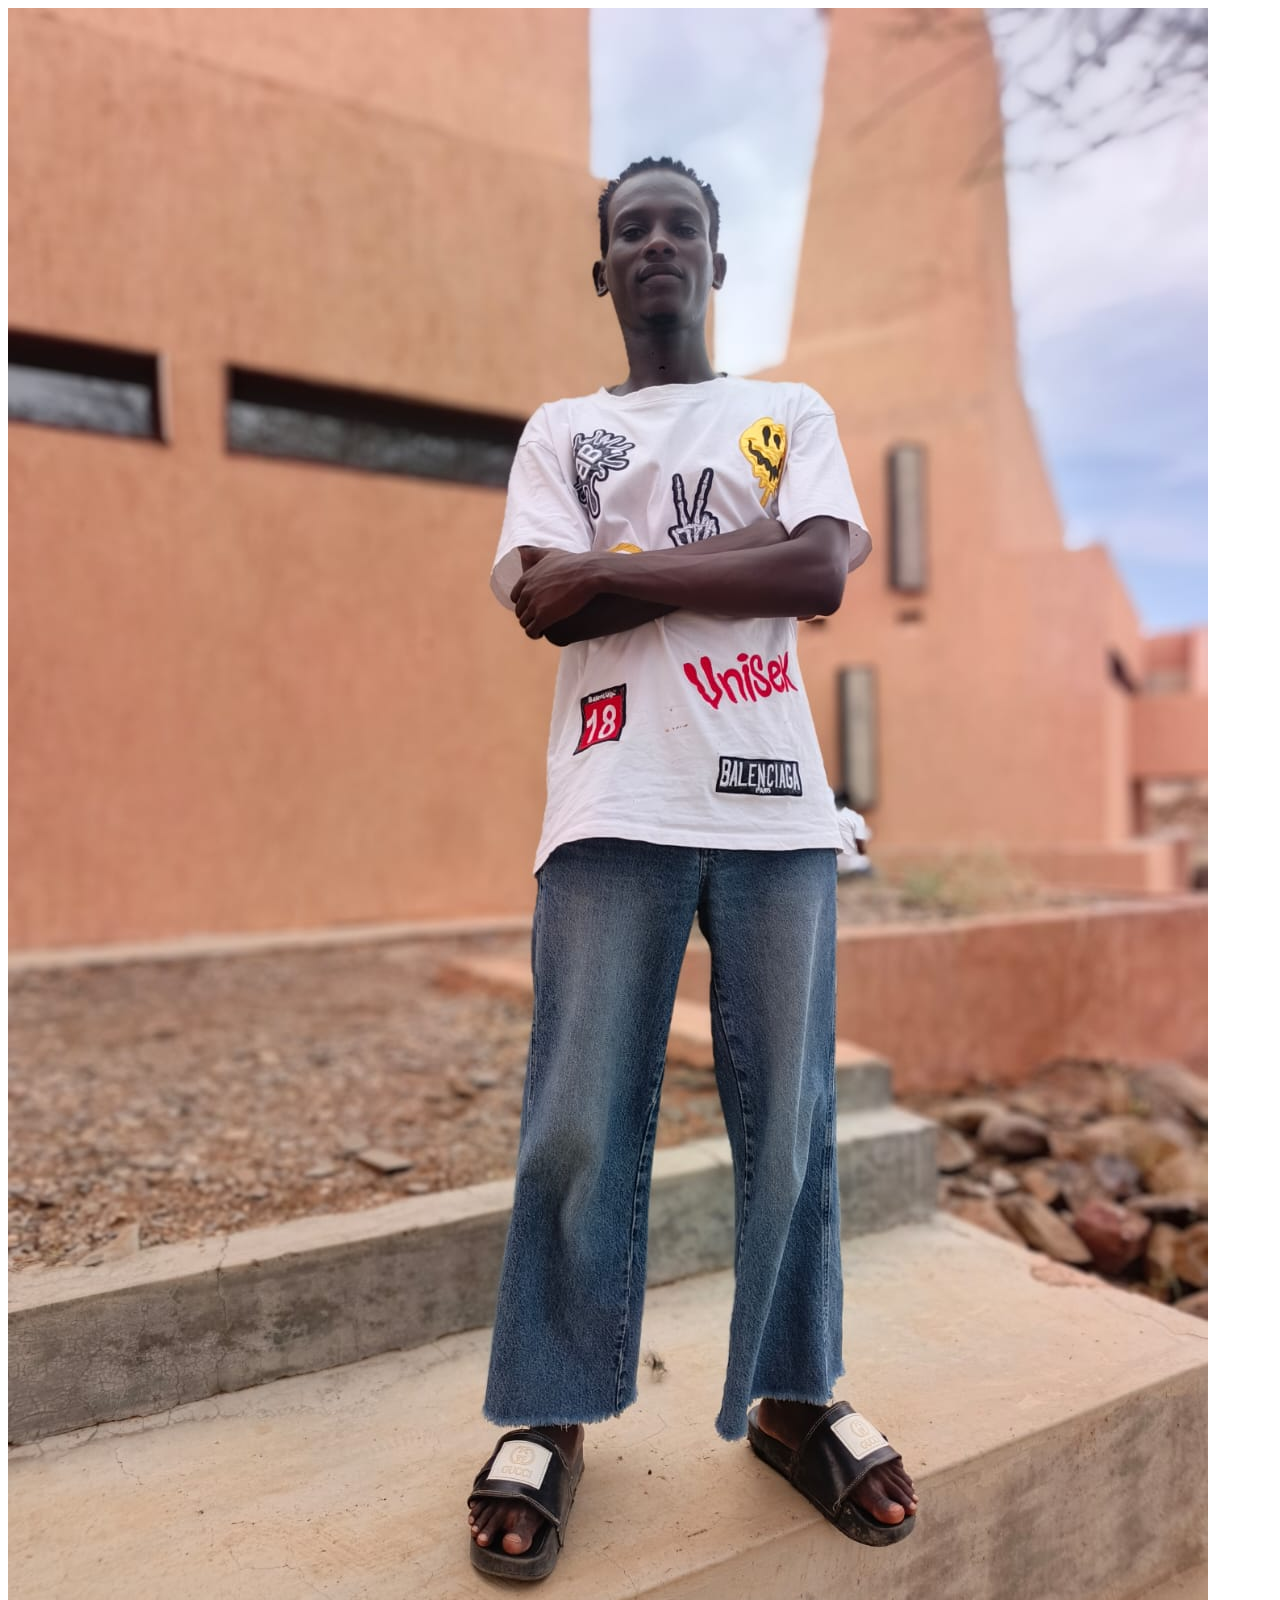
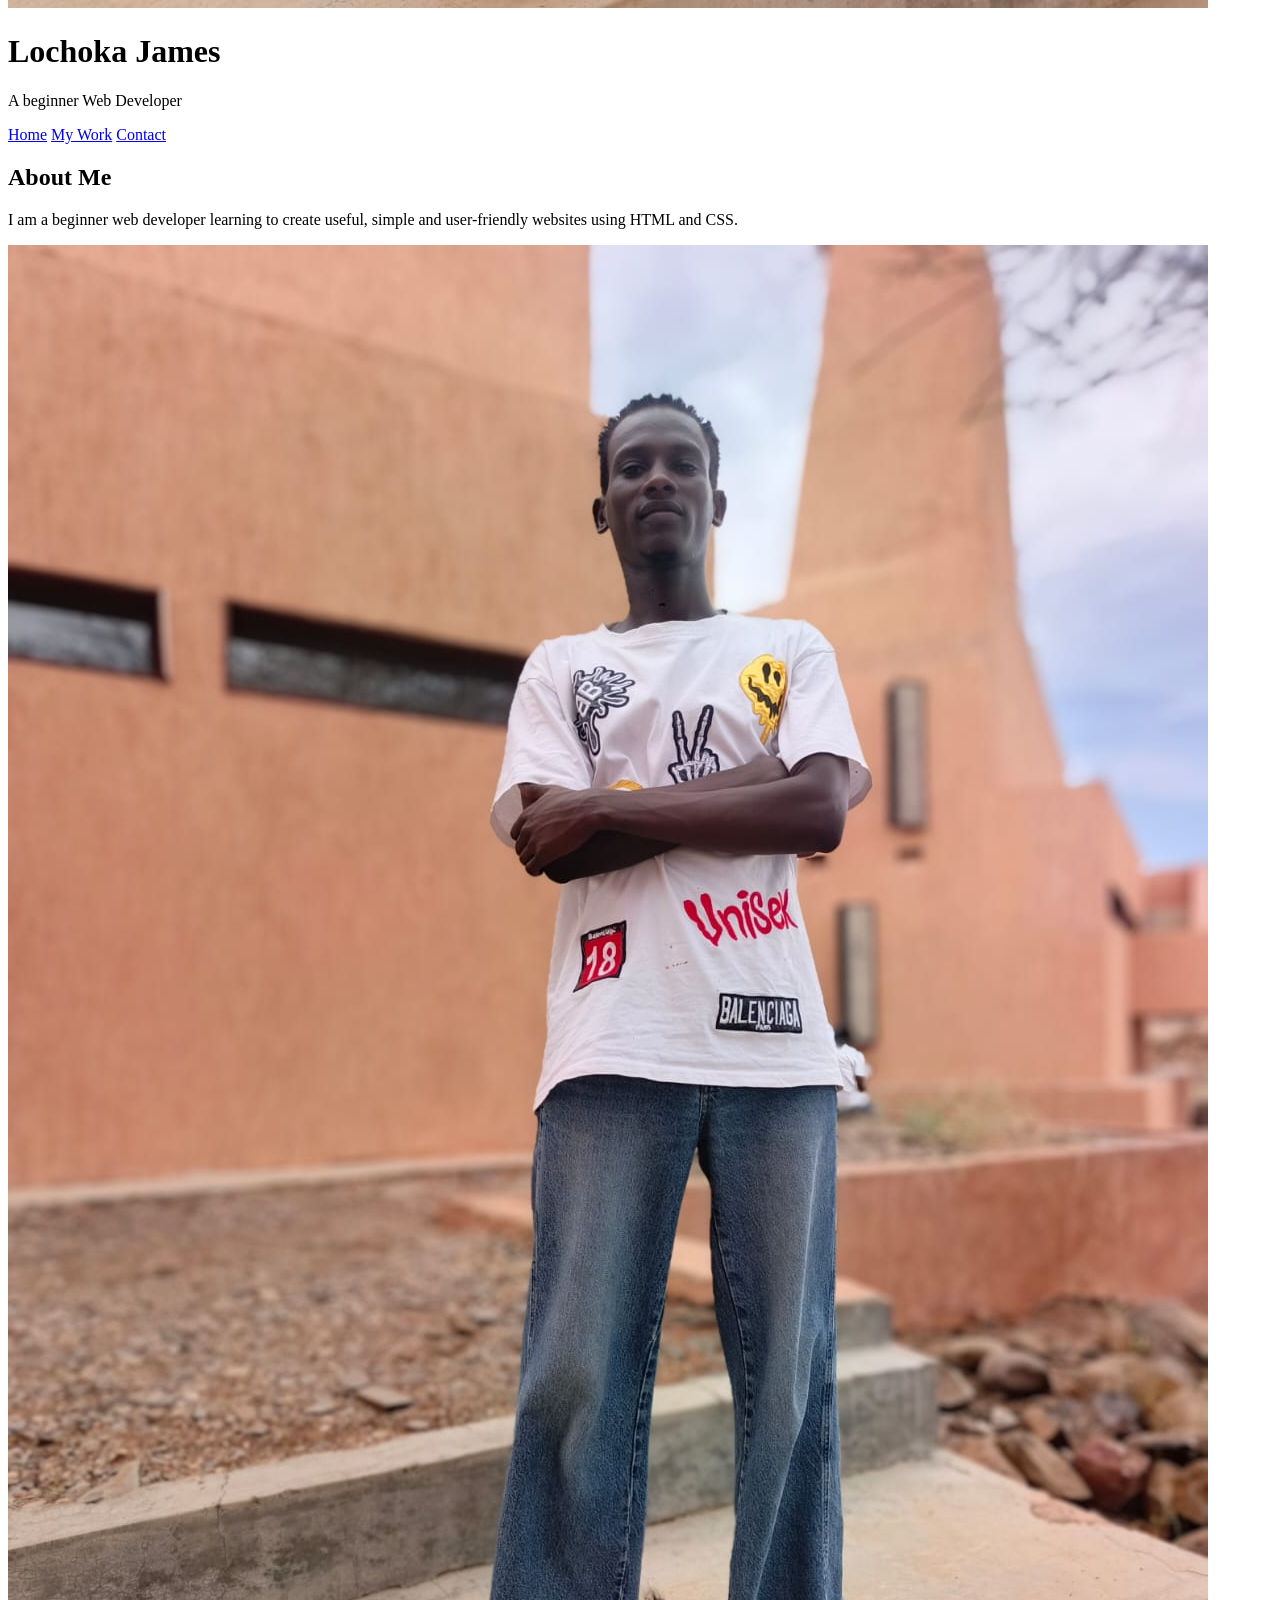
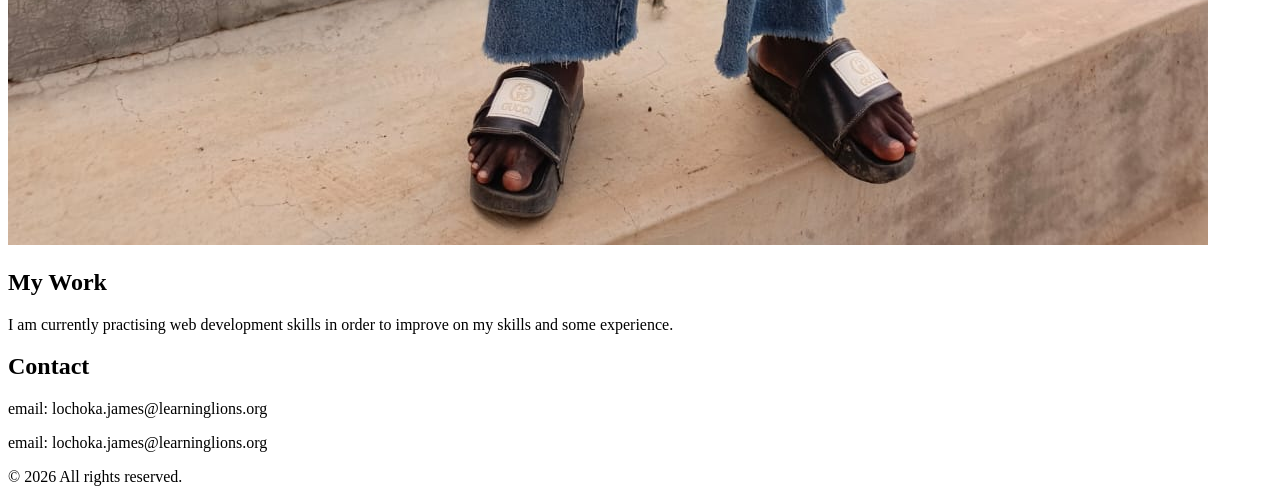
==== commit c6b8917e: "Complete three-page website and fix navigation" ====
--- a/index.html
+++ b/index.html
@@ -8,7 +8,7 @@
     />
     <meta name="viewport" content="width=device-width, initial-scale=1" />
     <title>Lochoka James my profile</title>
-    <link rel="stylesheet" href="./style.css/style.css" />
+    <link rel="stylesheet" href="style.css">
   </head>
 
   <body>
@@ -18,9 +18,9 @@
       <p>A beginner Web Developer</p>
 
       <nav>
-        <a href="#about">About</a>
-        <a href="#work">My Work</a>
-        <a href="#contact">Contact</a>
+        <a href="index.html">Home</a>
+        <a href="services.html">My Work</a>
+        <a href="contact.html">Contact</a>
       </nav>
     </header>
 
